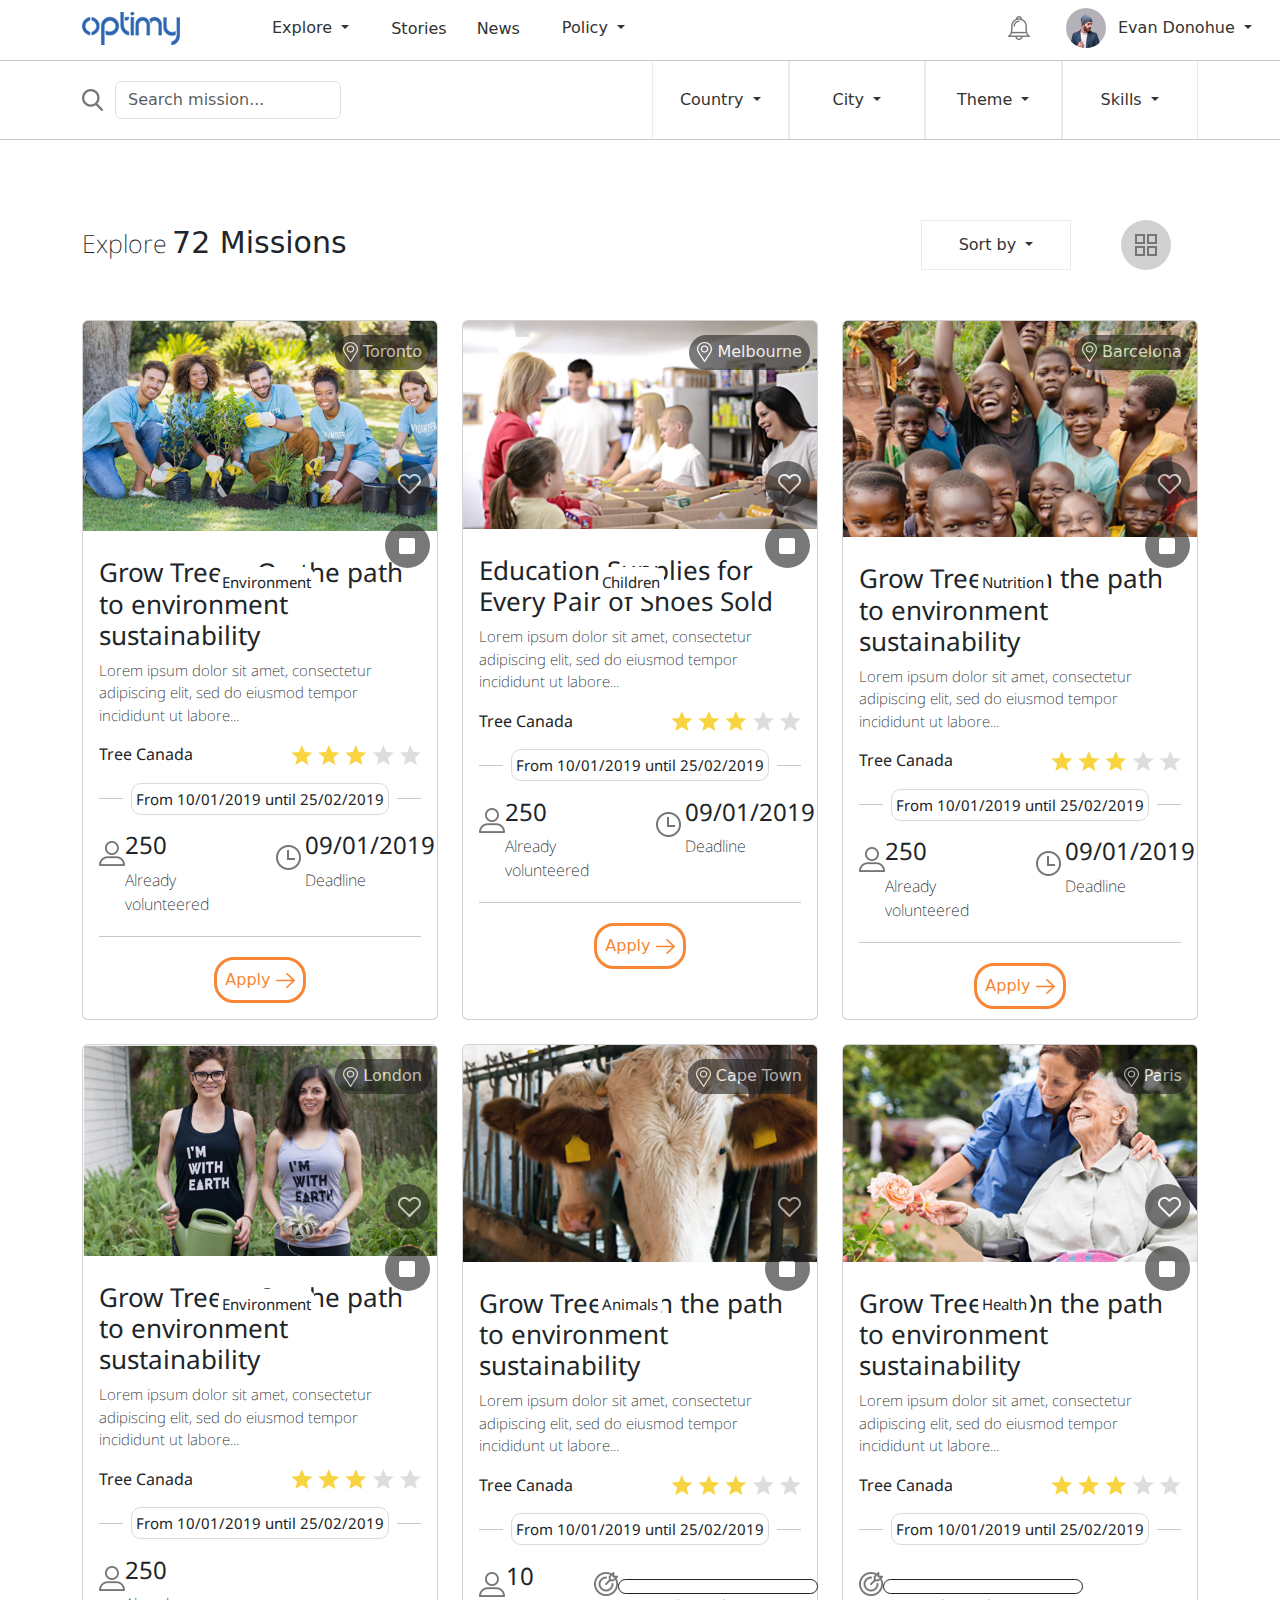
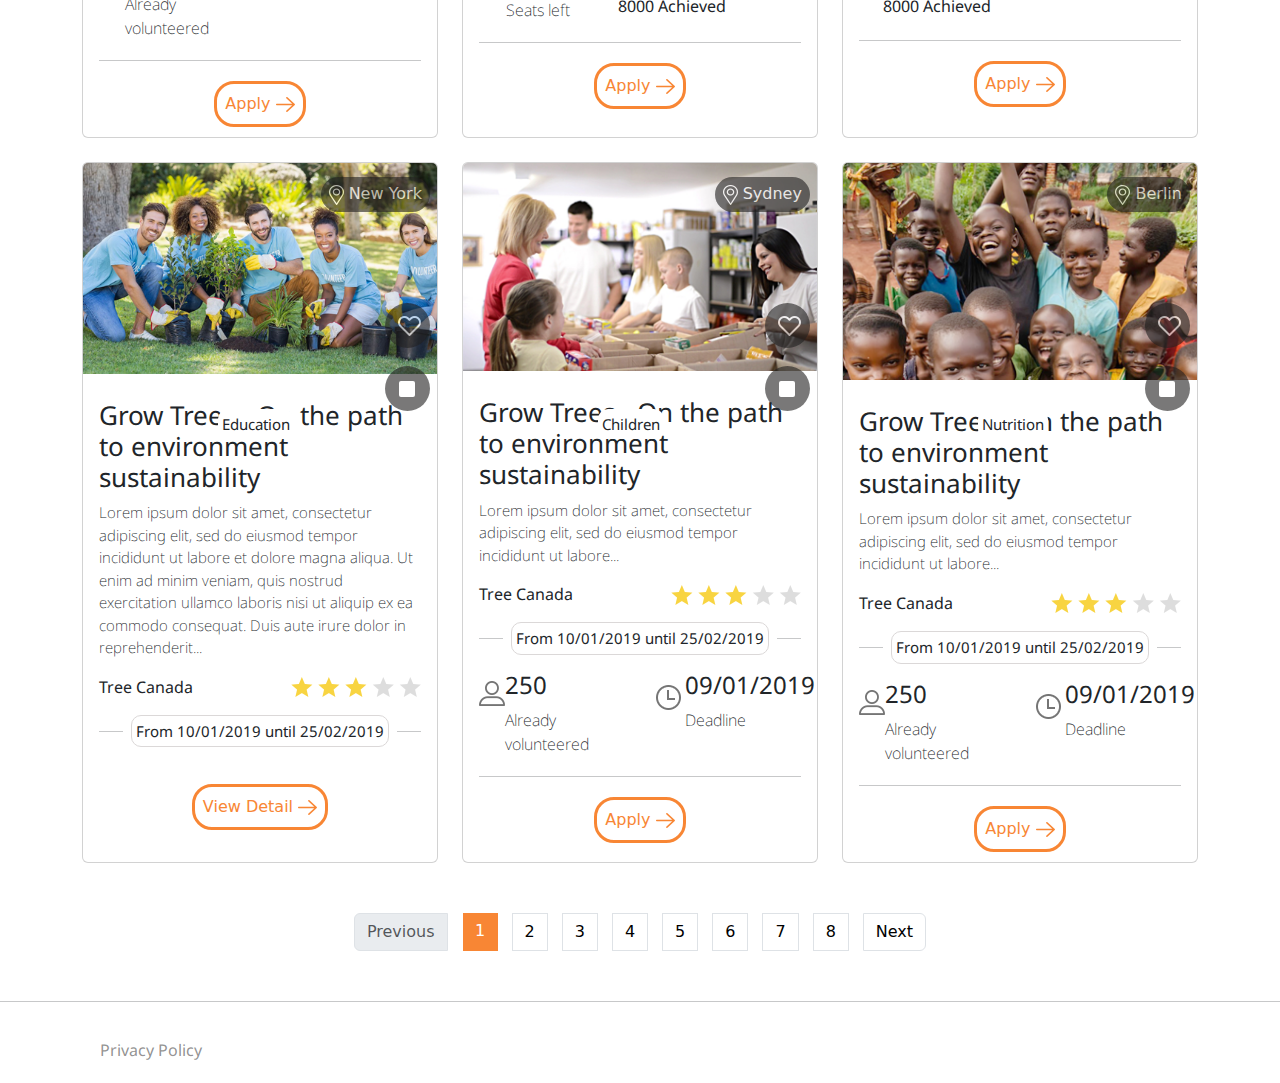
==== HTML/CI Platform/landingPage.html @ 9aefebda "minor Changes" ====
<!DOCTYPE html>
<html lang="en">

<head>
    <meta charset="UTF-8" />
    <meta name="viewport" content="width=device-width, initial-scale=1.0" />
    <link rel="stylesheet" href="css/bootstrap.min.css" class="rel" />
    <link rel="stylesheet" href="css/home.css">

    <link rel="preconnect" href="https://fonts.googleapis.com">
    <link rel="preconnect" href="https://fonts.gstatic.com" crossorigin>
    <link href="https://fonts.googleapis.com/css2?family=Noto+Sans:wght@200;400&display=swap" rel="stylesheet">

    <link rel="stylesheet" href="https://cdnjs.cloudflare.com/ajax/libs/font-awesome/6.3.0/css/all.min.css"
        integrity="sha512-SzlrxWUlpfuzQ+pcUCosxcglQRNAq/DZjVsC0lE40xsADsfeQoEypE+enwcOiGjk/bSuGGKHEyjSoQ1zVisanQ=="
        crossorigin="anonymous" referrerpolicy="no-referrer" />

    <title>Home</title>
</head>

<body>

    <div class="container">
        <div class="row">

            <div class="col-6 d-flex align-items-center firstHeader">

                <img src="images/logo.png" alt="">
                <div class="dropdown">
                    <button class="btn btn-secondary dropdown-toggle btnCustom" type="button" data-bs-toggle="dropdown"
                        aria-expanded="false">
                        Explore
                    </button>
                    <ul class="dropdown-menu">
                        <li><a class="dropdown-item" href="#">Explore item 1</a></li>
                        <li><a class="dropdown-item" href="#">Explore item 2</a></li>
                    </ul>
                </div>
                <a href="#">Stories</a>
                <a href="#">News</a>
                <div class="dropdown">
                    <button class="btn btn-secondary dropdown-toggle btnCustom" type="button" data-bs-toggle="dropdown"
                        aria-expanded="false">
                        Policy
                    </button>
                    <ul class="dropdown-menu">
                        <li><a class="dropdown-item" href="#">Privacy Policy</a></li>
                        <li><a class="dropdown-item" href="#">Something else here</a></li>
                    </ul>
                </div>

            </div>

            <div class="col-6 py-2">
                <div class="d-flex align-items-center float-right userContent">

                    <button id="notification"><img src="images/bell.png" alt=""></button>
                    <div><img src="images/user-img.png" alt="" class="imgIcon"></div>
                    <div class="dropdown">
                        <button class="btn btn-secondary dropdown-toggle btnCustom" type="button"
                            data-bs-toggle="dropdown" aria-expanded="false">
                            Evan Donohue
                        </button>
                        <ul class="dropdown-menu">
                            <li><a class="dropdown-item" href="#">My Profile</a></li>
                            <li><a class="dropdown-item" href="#">Logout</a></li>
                        </ul>
                    </div>
                </div>
            </div>
        </div>
    </div>

    <hr class="line mt-1 mb-0">

    <div class="container navContainer">
        <div class="row">

            <div class="col-6 d-flex align-items-center">

                <img src="images/search.png" alt="Search" class="searchIcon">

                <nav class="navbar">
                    <div class="container-fluid">
                        <form class="d-flex" role="search">
                            <input class="form-control me-2" type="search" placeholder="Search mission..."
                                aria-label="Search">
                        </form>
                    </div>
                </nav>

            </div>

            <div class="col-6 d-flex align-items-center">

                <div class="dropdown col-3 filterNav">
                    <button class="btn btn-secondary dropdown-toggle btnCustom" type="button" data-bs-toggle="dropdown"
                        aria-expanded="false">
                        Country
                    </button>
                    <ul class="dropdown-menu">
                        <li><a class="dropdown-item" href="#">Canada</a></li>
                        <li><a class="dropdown-item" href="#">India</a></li>
                        <li><a class="dropdown-item" href="#">United States of America</a></li>
                    </ul>
                </div>

                <div class="dropdown col-3 filterNav">
                    <button class="btn btn-secondary dropdown-toggle btnCustom" type="button" data-bs-toggle="dropdown"
                        aria-expanded="false">
                        City
                    </button>
                    <ul class="dropdown-menu">
                        <li><a class="dropdown-item" href="#">Ahmedabad</a></li>
                        <li><a class="dropdown-item" href="#">Rajkot</a></li>
                        <li><a class="dropdown-item" href="#">Surat</a></li>
                    </ul>
                </div>

                <div class="dropdown col-3 filterNav">
                    <button class="btn btn-secondary dropdown-toggle btnCustom" type="button" data-bs-toggle="dropdown"
                        aria-expanded="false">
                        Theme
                    </button>
                    <ul class="dropdown-menu">
                        <li><a class="dropdown-item" href="#"></a></li>
                    </ul>
                </div>

                <div class="dropdown col-3 filterNav">
                    <button class="btn btn-secondary dropdown-toggle btnCustom" type="button" data-bs-toggle="dropdown"
                        aria-expanded="false">
                        Skills
                    </button>
                    <ul class="dropdown-menu">
                        <li><a class="dropdown-item" href="#"></a></li>
                    </ul>
                </div>

            </div>

        </div>
    </div>

    <hr class="line mt-0">

    <div class="container mainContaint">

        <div class="mainHeading">
            <span id="lightHeading">Explore</span>
            <span id="missionCount">72 Missions</span>
        </div>

        <div class="sortview">

            <div class="dropdown col-3 sortBy">
                <button class="btn btn-secondary dropdown-toggle btnCustom" type="button" data-bs-toggle="dropdown"
                    aria-expanded="false">
                    Sort by
                </button>
                <ul class="dropdown-menu">
                    <li><a class="dropdown-item" href="#">Country</a></li>
                    <li><a class="dropdown-item" href="#">City</a></li>
                    <li><a class="dropdown-item" href="#">Theme</a></li>
                    <li><a class="dropdown-item" href="#">Skill</a></li>
                </ul>
            </div>

            <div class="view">
                <div class="gridIcon"><img src="images/grid.png" alt=""></div>
                <div>
                    <button class="listIcon"><a href="listView.html"><i class="fa fa-bars"></i></a></button>
                </div>
            </div>

        </div>

    </div>

    <div class="container missionCard">
        <div class="row row-cols-1 row-cols-md-3 g-4">

            <!-- --------------------First Card ------------------------->
            <div class="col">
                <div class="card h-100">
                    <img src="images/Grow-Trees-On-the-path-to-environment-sustainability-2.png" class="card-img-top"
                        alt="...">
                    <div class="d-flex align-items-center theme-detail">
                        <hr class="flex-grow-1" />
                        <div class="theme-name">Environment</div>
                        <hr class="flex-grow-1" />
                    </div>
                    <span id="location">
                        <img src="images/pin.png" alt="#"> Toronto
                    </span>
                    <button id="likeBtn" class="btn" type="button">
                        <img src="images/heart.png" alt="#">
                    </button>
                    <button id="saveBtn" class="btn" type="button">
                        <svg xmlns="http://www.w3.org/2000/svg" width="16" height="16" fill="white"
                            class="bi bi-square-fill" viewBox="0 0 16 16">
                            <path d="M0 2a2 2 0 0 1 2-2h12a2 2 0 0 1 2 2v12a2 2 0 0 1-2 2H2a2 2 0 0 1-2-2V2z" />
                        </svg>
                    </button>
                    <div class="card-body">
                        <h5 class="card-title">Grow Trees - On the path to environment sustainability</h5>
                        <p class="card-text">Lorem ipsum dolor sit amet, consectetur adipiscing elit, sed do eiusmod
                            tempor incididunt ut labore...</p>
                        <div class="organizor-detail">
                            <span id="organizer">Tree Canada</span>
                            <div id="rating">
                                <img src="images/selected-star.png" alt="#">
                                <img src="images/selected-star.png" alt="#">
                                <img src="images/selected-star.png" alt="#">
                                <img src="images/star.png" alt="#">
                                <img src="images/star.png" alt="#">
                            </div>
                        </div>

                        <div class="py-3 d-flex align-items-center">
                            <hr class="flex-grow-1" />
                            <div class="duration">From 10/01/2019 until 25/02/2019</div>
                            <hr class="flex-grow-1" />
                        </div>

                        <div class="row">
                            <div class="col-6 numaricDetail">
                                <div>
                                    <img src="images/Already-volunteered.png" alt="#">
                                </div>
                                <div id="numbers">
                                    <h4>250</h4>
                                    <p>Already volunteered</p>
                                </div>
                            </div>
                            <div class="col-6 numaricDetail">
                                <div>
                                    <img src="images/deadline.png" alt="#">
                                </div>
                                <div id="numbers">
                                    <h4>09/01/2019</h4>
                                    <p>Deadline</p>
                                </div>
                            </div>
                        </div>
                        <hr class="line mt-1 mb-0">
                        <div id="applyBtn">
                            <button class="btnCustom" type="button">Apply
                                <img src="images/right-arrow.png" alt="">
                            </button>
                        </div>
                    </div>
                </div>
            </div>

            <!-- --------------------Second Card -------------------------->
            <div class="col">
                <div class="card h-100">
                    <img src="images/Education-Supplies-for-Every--Pair-of-Shoes-Sold-2.png" class="card-img-top"
                        alt="...">
                    <div class="d-flex align-items-center theme-detail">
                        <hr class="flex-grow-1" />
                        <div class="theme-name">Children</div>
                        <hr class="flex-grow-1" />
                    </div>
                    <span id="location">
                        <img src="images/pin.png" alt="#"> Melbourne
                    </span>
                    <button id="likeBtn" class="btn" type="button">
                        <img src="images/heart.png" alt="#">
                    </button>
                    <button id="saveBtn" class="btn" type="button">
                        <svg xmlns="http://www.w3.org/2000/svg" width="16" height="16" fill="white"
                            class="bi bi-square-fill" viewBox="0 0 16 16">
                            <path d="M0 2a2 2 0 0 1 2-2h12a2 2 0 0 1 2 2v12a2 2 0 0 1-2 2H2a2 2 0 0 1-2-2V2z" />
                        </svg>
                    </button>
                    <div class="card-body">
                        <h5 class="card-title">Education Supplies for Every Pair of Shoes Sold</h5>
                        <p class="card-text">Lorem ipsum dolor sit amet, consectetur adipiscing elit, sed do eiusmod
                            tempor incididunt ut labore...</p>
                        <div class="organizor-detail">
                            <span id="organizer">Tree Canada</span>
                            <div id="rating">
                                <img src="images/selected-star.png" alt="#">
                                <img src="images/selected-star.png" alt="#">
                                <img src="images/selected-star.png" alt="#">
                                <img src="images/star.png" alt="#">
                                <img src="images/star.png" alt="#">
                            </div>
                        </div>

                        <div class="py-3 d-flex align-items-center">
                            <hr class="flex-grow-1" />
                            <div class="duration">From 10/01/2019 until 25/02/2019</div>
                            <hr class="flex-grow-1" />
                        </div>

                        <div class="row">
                            <div class="col-6 numaricDetail">
                                <div>
                                    <img src="images/Already-volunteered.png" alt="#">
                                </div>
                                <div id="numbers">
                                    <h4>250</h4>
                                    <p>Already volunteered</p>
                                </div>
                            </div>
                            <div class="col-6 numaricDetail">
                                <div>
                                    <img src="images/deadline.png" alt="#">
                                </div>
                                <div id="numbers">
                                    <h4>09/01/2019</h4>
                                    <p>Deadline</p>
                                </div>
                            </div>
                        </div>
                        <hr class="line mt-1 mb-0">
                        <div id="applyBtn">
                            <button class="btnCustom" type="button">Apply
                                <img src="images/right-arrow.png" alt="">
                            </button>
                        </div>
                    </div>
                </div>
            </div>

            <!-- --------------------Third Card ------------------------->
            <div class="col">
                <div class="card h-100">
                    <img src="images/Nourish-the-Children-in--African-country-1.png" class="card-img-top" alt="...">
                    <div class="d-flex align-items-center theme-detail">
                        <hr class="flex-grow-1" />
                        <div class="theme-name">Nutrition</div>
                        <hr class="flex-grow-1" />
                    </div>
                    <span id="location">
                        <img src="images/pin.png" alt="#"> Barcelona
                    </span>
                    <button id="likeBtn" class="btn" type="button">
                        <img src="images/heart.png" alt="#">
                    </button>
                    <button id="saveBtn" class="btn" type="button">
                        <svg xmlns="http://www.w3.org/2000/svg" width="16" height="16" fill="white"
                            class="bi bi-square-fill" viewBox="0 0 16 16">
                            <path d="M0 2a2 2 0 0 1 2-2h12a2 2 0 0 1 2 2v12a2 2 0 0 1-2 2H2a2 2 0 0 1-2-2V2z" />
                        </svg>
                    </button>
                    <div class="card-body">
                        <h5 class="card-title">Grow Trees - On the path to environment sustainability</h5>
                        <p class="card-text">Lorem ipsum dolor sit amet, consectetur adipiscing elit, sed do eiusmod
                            tempor incididunt ut labore...</p>
                        <div class="organizor-detail">
                            <span id="organizer">Tree Canada</span>
                            <div id="rating">
                                <img src="images/selected-star.png" alt="#">
                                <img src="images/selected-star.png" alt="#">
                                <img src="images/selected-star.png" alt="#">
                                <img src="images/star.png" alt="#">
                                <img src="images/star.png" alt="#">
                            </div>
                        </div>

                        <div class="py-3 d-flex align-items-center">
                            <hr class="flex-grow-1" />
                            <div class="duration">From 10/01/2019 until 25/02/2019</div>
                            <hr class="flex-grow-1" />
                        </div>

                        <div class="row">
                            <div class="col-6 numaricDetail">
                                <div>
                                    <img src="images/Already-volunteered.png" alt="#">
                                </div>
                                <div id="numbers">
                                    <h4>250</h4>
                                    <p>Already volunteered</p>
                                </div>
                            </div>
                            <div class="col-6 numaricDetail">
                                <div>
                                    <img src="images/deadline.png" alt="#">
                                </div>
                                <div id="numbers">
                                    <h4>09/01/2019</h4>
                                    <p>Deadline</p>
                                </div>
                            </div>
                        </div>
                        <hr class="line mt-1 mb-0">
                        <div id="applyBtn">
                            <button class="btnCustom" type="button">Apply
                                <img src="images/right-arrow.png" alt="">
                            </button>
                        </div>
                    </div>
                </div>
            </div>

            <!-- --------------------Fourth Card ------------------------->
            <div class="col">
                <div class="card h-100">
                    <img src="images/CSR-initiative-stands-for-Coffee--and-Farmer-Equity-3.png" class="card-img-top"
                        alt="...">
                    <div class="d-flex align-items-center theme-detail">
                        <hr class="flex-grow-1" />
                        <div class="theme-name">Environment</div>
                        <hr class="flex-grow-1" />
                    </div>
                    <span id="location">
                        <img src="images/pin.png" alt="#"> London
                    </span>
                    <button id="likeBtn" class="btn" type="button">
                        <img src="images/heart.png" alt="#">
                    </button>
                    <button id="saveBtn" class="btn" type="button">
                        <svg xmlns="http://www.w3.org/2000/svg" width="16" height="16" fill="white"
                            class="bi bi-square-fill" viewBox="0 0 16 16">
                            <path d="M0 2a2 2 0 0 1 2-2h12a2 2 0 0 1 2 2v12a2 2 0 0 1-2 2H2a2 2 0 0 1-2-2V2z" />
                        </svg>
                    </button>
                    <div class="card-body">
                        <h5 class="card-title">Grow Trees - On the path to environment sustainability</h5>
                        <p class="card-text">Lorem ipsum dolor sit amet, consectetur adipiscing elit, sed do eiusmod
                            tempor incididunt ut labore...</p>
                        <div class="organizor-detail">
                            <span id="organizer">Tree Canada</span>
                            <div id="rating">
                                <img src="images/selected-star.png" alt="#">
                                <img src="images/selected-star.png" alt="#">
                                <img src="images/selected-star.png" alt="#">
                                <img src="images/star.png" alt="#">
                                <img src="images/star.png" alt="#">
                            </div>
                        </div>

                        <div class="py-3 d-flex align-items-center">
                            <hr class="flex-grow-1" />
                            <div class="duration">From 10/01/2019 until 25/02/2019</div>
                            <hr class="flex-grow-1" />
                        </div>

                        <div class="row">
                            <div class="col-6 numaricDetail">
                                <div>
                                    <img src="images/Already-volunteered.png" alt="#">
                                </div>
                                <div id="numbers">
                                    <h4>250</h4>
                                    <p>Already volunteered</p>
                                </div>
                            </div>
                        </div>
                        <hr class="line mt-1 mb-0">
                        <div id="applyBtn">
                            <button class="btnCustom" type="button">Apply
                                <img src="images/right-arrow.png" alt="">
                            </button>
                        </div>
                    </div>
                </div>
            </div>

            <!-- --------------------Fifth Card ------------------------->
            <div class="col">
                <div class="card h-100">
                    <img src="images/Animal-welfare-_-save-birds-campaign-1.png" class="card-img-top" alt="...">
                    <div class="d-flex align-items-center theme-detail">
                        <hr class="flex-grow-1" />
                        <div class="theme-name">Animals</div>
                        <hr class="flex-grow-1" />
                    </div>
                    <span id="location">
                        <img src="images/pin.png" alt="#"> Cape Town
                    </span>
                    <button id="likeBtn" class="btn" type="button">
                        <img src="images/heart.png" alt="#">
                    </button>
                    <button id="saveBtn" class="btn" type="button">
                        <svg xmlns="http://www.w3.org/2000/svg" width="16" height="16" fill="white"
                            class="bi bi-square-fill" viewBox="0 0 16 16">
                            <path d="M0 2a2 2 0 0 1 2-2h12a2 2 0 0 1 2 2v12a2 2 0 0 1-2 2H2a2 2 0 0 1-2-2V2z" />
                        </svg>
                    </button>
                    <div class="card-body">
                        <h5 class="card-title">Grow Trees - On the path to environment sustainability</h5>
                        <p class="card-text">Lorem ipsum dolor sit amet, consectetur adipiscing elit, sed do eiusmod
                            tempor incididunt ut labore...</p>
                        <div class="organizor-detail">
                            <span id="organizer">Tree Canada</span>
                            <div id="rating">
                                <img src="images/selected-star.png" alt="#">
                                <img src="images/selected-star.png" alt="#">
                                <img src="images/selected-star.png" alt="#">
                                <img src="images/star.png" alt="#">
                                <img src="images/star.png" alt="#">
                            </div>
                        </div>

                        <div class="py-3 d-flex align-items-center">
                            <hr class="flex-grow-1" />
                            <div class="duration">From 10/01/2019 until 25/02/2019</div>
                            <hr class="flex-grow-1" />
                        </div>

                        <div class="row">
                            <div class="col-4 numaricDetail">
                                <div>
                                    <img src="images/Already-volunteered.png" alt="#">
                                </div>
                                <div id="numbers">
                                    <h4>10</h4>
                                    <p>Seats left</p>
                                </div>
                            </div>
                            <div class="col-8 numaricDetail">
                                <div>
                                    <img src="images/achieved.png" alt="#">
                                </div>
                                <div id="progress">
                                    <div class="progress-bar"></div>
                                    <div>
                                        <span>8000 Achieved</span>
                                    </div>
                                </div>
                            </div>
                        </div>
                        <hr class="line mt-1 mb-0">
                        <div id="applyBtn">
                            <button class="btnCustom" type="button">Apply
                                <img src="images/right-arrow.png" alt="">
                            </button>
                        </div>
                    </div>
                </div>
            </div>
            <!-- --------------------Sixth Card ------------------------->
            <div class="col">
                <div class="card h-100">
                    <img src="images/Plantation-and-Afforestation-programme-1.png" class="card-img-top" alt="...">
                    <div class="d-flex align-items-center theme-detail">
                        <hr class="flex-grow-1" />
                        <div class="theme-name">Health</div>
                        <hr class="flex-grow-1" />
                    </div>
                    <span id="location">
                        <img src="images/pin.png" alt="#"> Paris
                    </span>
                    <button id="likeBtn" class="btn" type="button">
                        <img src="images/heart.png" alt="#">
                    </button>
                    <button id="saveBtn" class="btn" type="button">
                        <svg xmlns="http://www.w3.org/2000/svg" width="16" height="16" fill="white"
                            class="bi bi-square-fill" viewBox="0 0 16 16">
                            <path d="M0 2a2 2 0 0 1 2-2h12a2 2 0 0 1 2 2v12a2 2 0 0 1-2 2H2a2 2 0 0 1-2-2V2z" />
                        </svg>
                    </button>
                    <div class="card-body">
                        <h5 class="card-title">Grow Trees - On the path to environment sustainability</h5>
                        <p class="card-text">Lorem ipsum dolor sit amet, consectetur adipiscing elit, sed do eiusmod
                            tempor incididunt ut labore...</p>
                        <div class="organizor-detail">
                            <span id="organizer">Tree Canada</span>
                            <div id="rating">
                                <img src="images/selected-star.png" alt="#">
                                <img src="images/selected-star.png" alt="#">
                                <img src="images/selected-star.png" alt="#">
                                <img src="images/star.png" alt="#">
                                <img src="images/star.png" alt="#">
                            </div>
                        </div>

                        <div class="py-3 d-flex align-items-center">
                            <hr class="flex-grow-1" />
                            <div class="duration">From 10/01/2019 until 25/02/2019</div>
                            <hr class="flex-grow-1" />
                        </div>

                        <div class="row">
                            <div class="col-8 numaricDetail">
                                <div>
                                    <img src="images/achieved.png" alt="#">
                                </div>
                                <div id="progress">
                                    <div class="progress-bar"></div>
                                    <div>
                                        <span>8000 Achieved</span>
                                    </div>
                                </div>
                            </div>
                        </div>
                        <hr class="line mt-1 mb-0">
                        <div id="applyBtn">
                            <button class="btnCustom" type="button">Apply
                                <img src="images/right-arrow.png" alt="">
                            </button>
                        </div>
                    </div>
                </div>
            </div>

            <!-- --------------------Seventh Card ------------------------->
            <div class="col">
                <div class="card h-100">
                    <img src="images/Grow-Trees-On-the-path-to-environment-sustainability-2.png" class="card-img-top"
                        alt="...">
                    <div class="d-flex align-items-center theme-detail">
                        <hr class="flex-grow-1" />
                        <div class="theme-name">Education</div>
                        <hr class="flex-grow-1" />
                    </div>
                    <span id="location">
                        <img src="images/pin.png" alt="#"> New York
                    </span>
                    <button id="likeBtn" class="btn" type="button">
                        <img src="images/heart.png" alt="#">
                    </button>
                    <button id="saveBtn" class="btn" type="button">
                        <svg xmlns="http://www.w3.org/2000/svg" width="16" height="16" fill="white"
                            class="bi bi-square-fill" viewBox="0 0 16 16">
                            <path d="M0 2a2 2 0 0 1 2-2h12a2 2 0 0 1 2 2v12a2 2 0 0 1-2 2H2a2 2 0 0 1-2-2V2z" />
                        </svg>
                    </button>
                    <div class="card-body">
                        <h5 class="card-title">Grow Trees - On the path to environment sustainability</h5>
                        <p class="card-text">Lorem ipsum dolor sit amet, consectetur adipiscing elit, sed do eiusmod
                            tempor incididunt ut labore et dolore magna aliqua. Ut enim ad minim veniam, quis nostrud
                            exercitation ullamco laboris nisi ut aliquip ex ea commodo consequat. Duis aute irure dolor
                            in reprehenderit...</p>
                        <div class="organizor-detail">
                            <span id="organizer">Tree Canada</span>
                            <div id="rating">
                                <img src="images/selected-star.png" alt="#">
                                <img src="images/selected-star.png" alt="#">
                                <img src="images/selected-star.png" alt="#">
                                <img src="images/star.png" alt="#">
                                <img src="images/star.png" alt="#">
                            </div>
                        </div>

                        <div class="py-3 d-flex align-items-center">
                            <hr class="flex-grow-1" />
                            <div class="duration">From 10/01/2019 until 25/02/2019</div>
                            <hr class="flex-grow-1" />
                        </div>

                        <div id="applyBtn">
                            <button class="btnCustom" type="button"> View Detail
                                <img src="images/right-arrow.png" alt="">
                            </button>
                        </div>
                    </div>
                </div>
            </div>

            <!-- --------------------Eighth Card ------------------------->
            <div class="col">
                <div class="card h-100">
                    <img src="images/Education-Supplies-for-Every--Pair-of-Shoes-Sold-2.png" class="card-img-top"
                        alt="...">
                    <div class="d-flex align-items-center theme-detail">
                        <hr class="flex-grow-1" />
                        <div class="theme-name">Children</div>
                        <hr class="flex-grow-1" />
                    </div>
                    <span id="location">
                        <img src="images/pin.png" alt="#"> Sydney
                    </span>
                    <button id="likeBtn" class="btn" type="button">
                        <img src="images/heart.png" alt="#">
                    </button>
                    <button id="saveBtn" class="btn" type="button">
                        <svg xmlns="http://www.w3.org/2000/svg" width="16" height="16" fill="white"
                            class="bi bi-square-fill" viewBox="0 0 16 16">
                            <path d="M0 2a2 2 0 0 1 2-2h12a2 2 0 0 1 2 2v12a2 2 0 0 1-2 2H2a2 2 0 0 1-2-2V2z" />
                        </svg>
                    </button>
                    <div class="card-body">
                        <h5 class="card-title">Grow Trees - On the path to environment sustainability</h5>
                        <p class="card-text">Lorem ipsum dolor sit amet, consectetur adipiscing elit, sed do eiusmod
                            tempor incididunt ut labore...</p>
                        <div class="organizor-detail">
                            <span id="organizer">Tree Canada</span>
                            <div id="rating">
                                <img src="images/selected-star.png" alt="#">
                                <img src="images/selected-star.png" alt="#">
                                <img src="images/selected-star.png" alt="#">
                                <img src="images/star.png" alt="#">
                                <img src="images/star.png" alt="#">
                            </div>
                        </div>

                        <div class="py-3 d-flex align-items-center">
                            <hr class="flex-grow-1" />
                            <div class="duration">From 10/01/2019 until 25/02/2019</div>
                            <hr class="flex-grow-1" />
                        </div>

                        <div class="row">
                            <div class="col-6 numaricDetail">
                                <div>
                                    <img src="images/Already-volunteered.png" alt="#">
                                </div>
                                <div id="numbers">
                                    <h4>250</h4>
                                    <p>Already volunteered</p>
                                </div>
                            </div>
                            <div class="col-6 numaricDetail">
                                <div>
                                    <img src="images/deadline.png" alt="#">
                                </div>
                                <div id="numbers">
                                    <h4>09/01/2019</h4>
                                    <p>Deadline</p>
                                </div>
                            </div>
                        </div>
                        <hr class="line mt-1 mb-0">
                        <div id="applyBtn">
                            <button class="btnCustom" type="button">Apply
                                <img src="images/right-arrow.png" alt="">
                            </button>
                        </div>
                    </div>
                </div>
            </div>

            <!-- --------------------Ninth Card ------------------------->
            <div class="col">
                <div class="card h-100">
                    <img src="images/Nourish-the-Children-in--African-country-1.png" class="card-img-top" alt="...">
                    <div class="d-flex align-items-center theme-detail">
                        <hr class="flex-grow-1" />
                        <div class="theme-name">Nutrition</div>
                        <hr class="flex-grow-1" />
                    </div>
                    <span id="location">
                        <img src="images/pin.png" alt="#"> Berlin
                    </span>
                    <button id="likeBtn" class="btn" type="button">
                        <img src="images/heart.png" alt="#">
                    </button>
                    <button id="saveBtn" class="btn" type="button">
                        <svg xmlns="http://www.w3.org/2000/svg" width="16" height="16" fill="white"
                            class="bi bi-square-fill" viewBox="0 0 16 16">
                            <path d="M0 2a2 2 0 0 1 2-2h12a2 2 0 0 1 2 2v12a2 2 0 0 1-2 2H2a2 2 0 0 1-2-2V2z" />
                        </svg>
                    </button>
                    <div class="card-body">
                        <h5 class="card-title">Grow Trees - On the path to environment sustainability</h5>
                        <p class="card-text">Lorem ipsum dolor sit amet, consectetur adipiscing elit, sed do eiusmod
                            tempor incididunt ut labore...</p>
                        <div class="organizor-detail">
                            <span id="organizer">Tree Canada</span>
                            <div id="rating">
                                <img src="images/selected-star.png" alt="#">
                                <img src="images/selected-star.png" alt="#">
                                <img src="images/selected-star.png" alt="#">
                                <img src="images/star.png" alt="#">
                                <img src="images/star.png" alt="#">
                            </div>
                        </div>

                        <div class="py-3 d-flex align-items-center">
                            <hr class="flex-grow-1" />
                            <div class="duration">From 10/01/2019 until 25/02/2019</div>
                            <hr class="flex-grow-1" />
                        </div>

                        <div class="row">
                            <div class="col-6 numaricDetail">
                                <div>
                                    <img src="images/Already-volunteered.png" alt="#">
                                </div>
                                <div id="numbers">
                                    <h4>250</h4>
                                    <p>Already volunteered</p>
                                </div>
                            </div>
                            <div class="col-6 numaricDetail">
                                <div>
                                    <img src="images/deadline.png" alt="#">
                                </div>
                                <div id="numbers">
                                    <h4>09/01/2019</h4>
                                    <p>Deadline</p>
                                </div>
                            </div>
                        </div>
                        <hr class="line mt-1 mb-0">
                        <div id="applyBtn">
                            <button class="btnCustom" type="button">Apply
                                <img src="images/right-arrow.png" alt="">
                            </button>
                        </div>
                    </div>
                </div>
            </div>
        </div>
    </div>

    <!-- ------------------------------  Pagination  ----------------------------- -->
    <div class="container pages">
        <nav aria-label="...">
            <ul class="pagination">
                <li class="page-item disabled"><span class="page-link">Previous</span></li>
                <li class="active-page" aria-current="page"><a class="text-white" href="#">1</a></li>
                <li class="page-item"><a class="page-link" href="#">2</a></li>
                <li class="page-item"><a class="page-link" href="#">3</a></li>
                <li class="page-item"><a class="page-link" href="#">4</a></li>
                <li class="page-item"><a class="page-link" href="#">5</a></li>
                <li class="page-item"><a class="page-link" href="#">6</a></li>
                <li class="page-item"><a class="page-link" href="#">7</a></li>
                <li class="page-item"><a class="page-link" href="#">8</a></li>
                <li class="page-item"><a class="page-link" href="#">Next</a></li>
            </ul>
        </nav>
    </div>


    <hr class="line bottomLine">
    <footer>
        <div class="container footer">
            <div id="leftLinks">
                <a href="#">Privacy Policy</a>
            </div>
        </div>
    </footer>

</body>
<script src="js/bootstrap.bundle.min.js"></script>

</html>
---- HTML/CI Platform/css/home.css ----
a{
    text-decoration: none;
}

.firstHeader{
    gap: 30px;
}

.firstHeader img{
    margin-right: 50px;
}

.firstHeader a{
    height: 22px;
    font-size: 16px;
    color: #333333;
    opacity: 1;
}

.btnCustom{
    font-size: 16px;
    color: #333333;
    background-color: #fff;
    border: none;
    opacity: 1;
}

.btn:hover{
    color: #333333;
    background-color: #fff;
}

.userContent{
    margin-left: 350px;
}

.userContent #notification{
    width: 40px;
    height: 40px;
    border-radius: 50%;
    object-fit: cover;
    background-color: #fff;
    border: #fff;
}

.imgIcon{
    margin-left: 30px;
    width: 40px;
    height: 40px;
    border-radius: 50%;
    object-fit: cover;
}

.filterNav{
    border: 0.5px solid;
    border-color: rgba(51, 51, 51, 0.1);
    border-top: none;
    border-bottom: none;
    height: 78px;
    display: flex;
    align-items: center;
    justify-content: center;
}

.mainContaint{
    margin-top: 80px;
    display: flex;
    justify-content: space-between;
}

.mainHeading #lightHeading{
    font-size: 25px;
    font-family: 'Noto Sans', sans-serif;
    font-weight: 200;
}

.mainHeading #missionCount{
    font-size: 30px;
    font-weight: 400;
}

.sortview{
    display: flex;
    align-items: center;
    gap: 50px;
}

.sortBy{
    display: flex;
    border: 0.5px solid;
    border-color: rgba(51, 51, 51, 0.1);
    height: 50px;
    width: 150px;
    align-items: center;
    justify-content: space-around;
}

.view{
    display: flex;
    align-items: center;
    gap: 15px;
}

.gridIcon{
    background-color: #72717152;
    width: 50px;
    height: 50px;
    border-radius: 50%;
    border: #72717152;
    padding: 10px 5px 5px 10px;
}

.listIcon{
    font-size: 35px;
    border: #fff;
    background-color: #fff;
}

.listIcon a{
    color: #212020;
}

.missionCard{
    margin-top: 50px;
}

.card{
    position: relative;
}

.theme-detail{
    position: absolute;
    top: 35%;
    left: 36%;
}

.theme-name{
    font-size: 15px;
    font-family: 'Noto Sans', sans-serif;
    margin: 0px 8px;
    padding: 4px;
    border-radius: 10px;
    background-color: #fff;
}

.card #location{
    padding: 5px 8px;
    width: fit-content;
    height: 35px;
    background-color: #212020;
    color: #fff;
    opacity: 0.6;
    position: absolute;
    top: 2%;
    right: 2%;
    border-radius: 20px;
    object-fit: cover;
    cursor: pointer;
}

.card #likeBtn{
    width: 45px;
    height: 45px;
    background-color: #212020;
    opacity: 0.6;
    position: absolute;
    top: 20%;
    right: 2%;
    border-radius: 50%;
    object-fit: cover;
}

.card #saveBtn{
    width: 45px;
    height: 45px;
    background-color: #212020;
    opacity: 0.6;
    position: absolute;
    top: 29%;
    right: 2%;
    border-radius: 50%;
    object-fit: cover;
}

.card:hover > img{
    opacity: 0.7;
}

.card:hover{
    box-shadow: 1px 1px 10px -2px rgba(167, 165, 165, 0.852);
}


.card-title{
    margin-top: 10px;
    font-size: 26px;
    font-family: 'Noto Sans', sans-serif;
    font-weight: 400;
}

.card-text{
    font-size: 15px;
    font-family: 'Noto Sans', sans-serif;
    font-weight: 200;
}

.organizor-detail{
    display: flex;
    justify-content: space-between;
}

.organizor-detail #organizer{
    font-size: 16px;
    font-family: 'Noto Sans', sans-serif;
}


.duration{
    font-size: 15px;
    font-family: 'Noto Sans', sans-serif;
    margin: 0px 8px;
    padding: 4px;
    border-radius: 10px;
    border: 1px solid #dbd8d8;
}

.numaricDetail{
    display: flex;
    justify-content: space-between;
}

.numaricDetail img{
    margin-top: 10px;
}

.numaricDetail #numbers h4{
    font-family: 'Noto Sans', sans-serif;
    font-weight: 400;
}

.numaricDetail #numbers p{
    font-family: 'Noto Sans', sans-serif;
    font-weight: 200;
}

#progress{
    margin: 17px 0px;
}

#progress span{
    font-family: 'Noto Sans', sans-serif;
}

.progress-bar{
    width: 200px;
    height: 15px;
    border-radius: 16px;
    border: 1px solid #212020;
    overflow: hidden;
}

.progress-bar::after{
    content: '';
    background: linear-gradient(135deg, #fd3b00, #ee6f48a8);
    width: 0;
    height: 100%;
    border-radius: 16px;
    animation: progress 2s linear forwards;
}
@keyframes progress {
    100%{
        width: 75%;
    }
}

.card-body #applyBtn{
    height: 60px;
    text-align: center;
    padding-top: 20px;
}

.card-body #applyBtn .btnCustom{
    padding: 8px;
    width: auto;
    color: #F88634;
    border: 3px solid #F88634;
    border-radius: 20px;
}

.pages{
    margin-top: 50px;
}

.pages ul{
    justify-content: center;
    gap: 15px;
}

.page-link{
    background-color: #fff;
    color: #000000;
}

.active-page{
    background-color: #F88634;
    width: 35px;
    text-align: center;
    padding: 6px;
}

.bottomLine{
    margin-top: 50px;
}

.footer{
    display: flex;
    justify-content: space-between;
    padding: 20px;
}

.footer #leftLinks a{
    font-family: 'Noto Sans', sans-serif;
    margin: 10px;
    color: #6d6c6cbd;
}
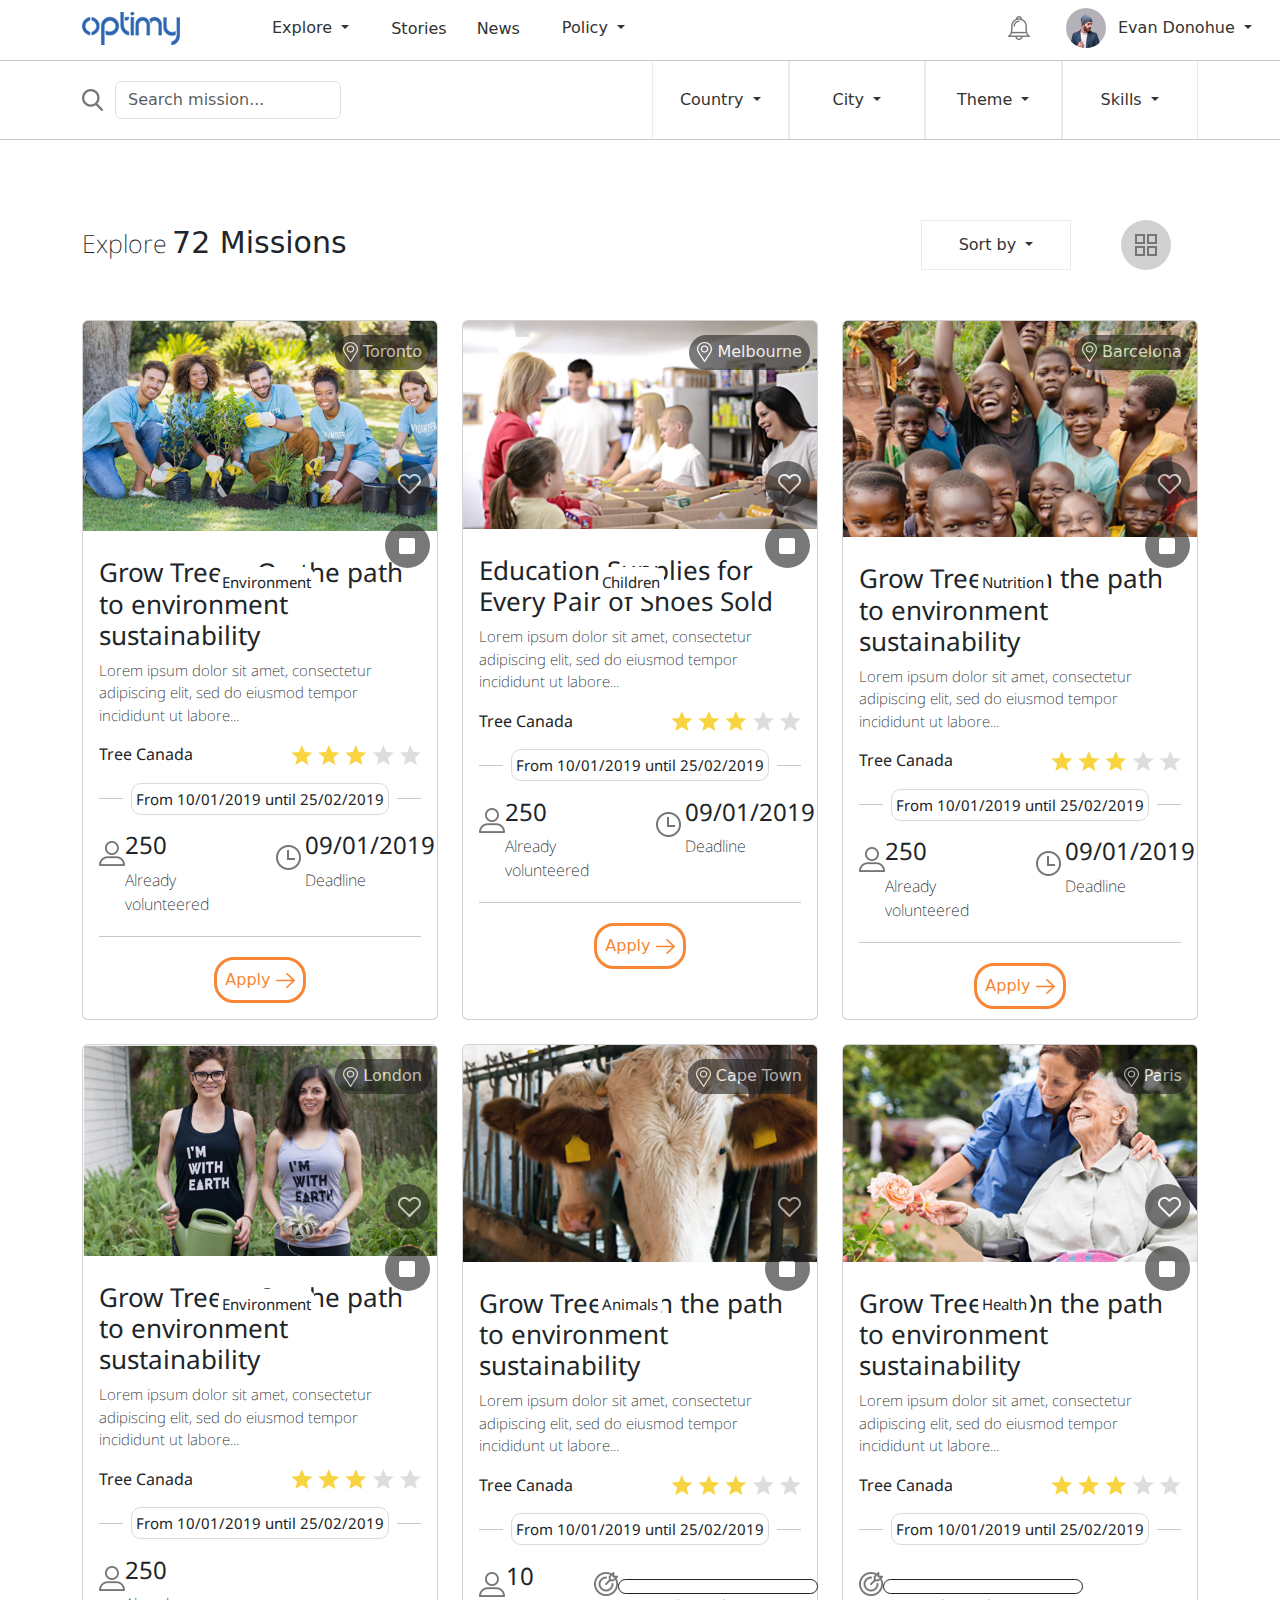
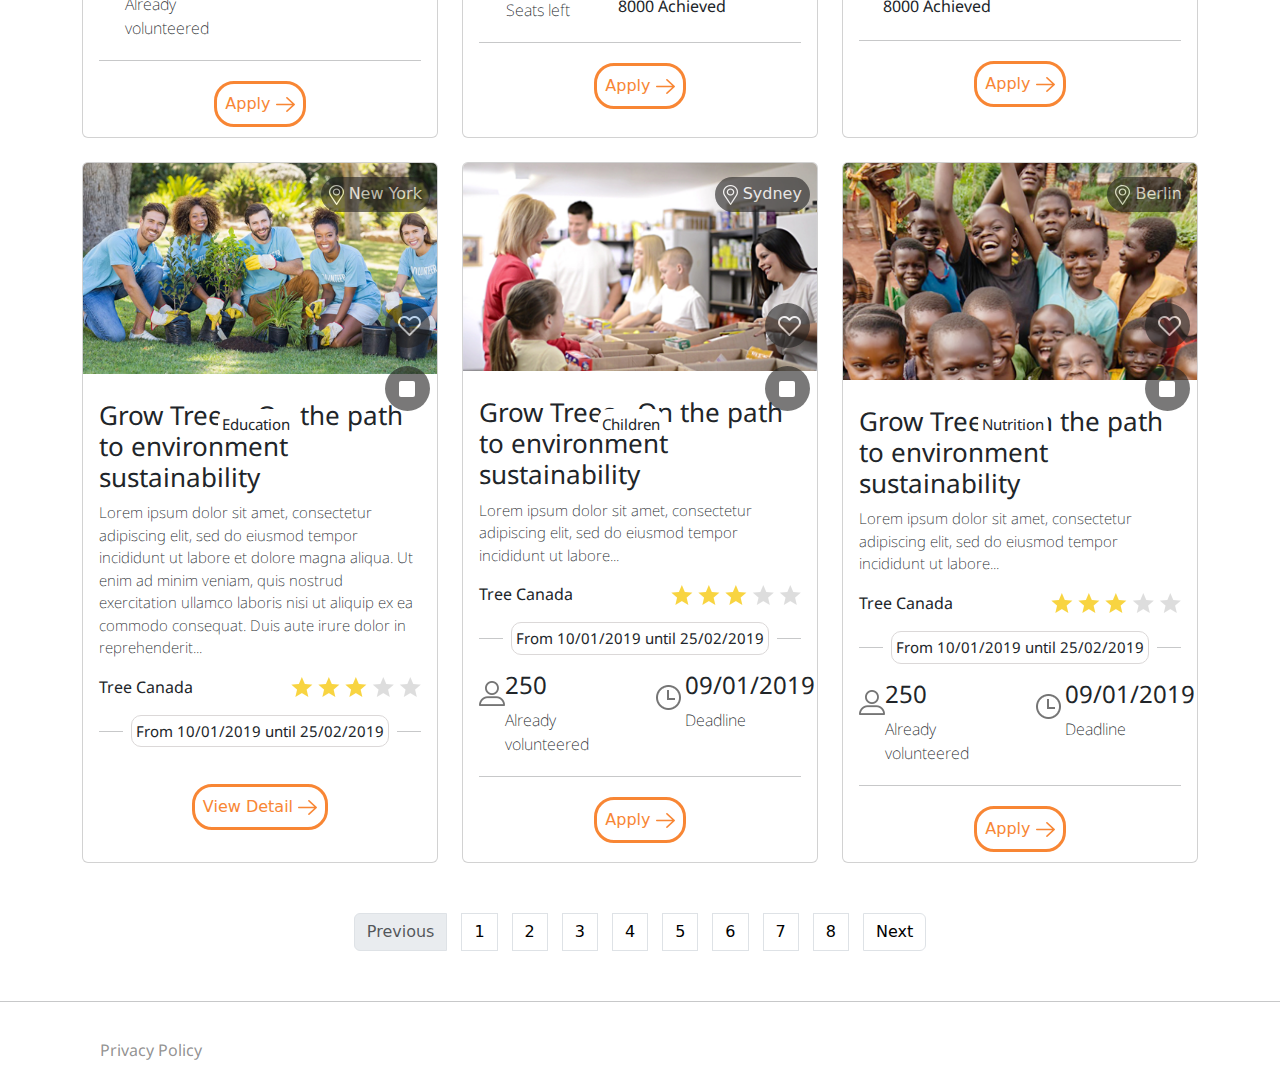
==== commit 48663e91: "comment" ====
--- a/HTML/CI Platform/landingPage.html
+++ b/HTML/CI Platform/landingPage.html
@@ -803,7 +803,7 @@
 
     <!-- ------------------------------  Pagination  ----------------------------- -->
     <div class="container pages">
-        <nav aria-label="...">
+        <!-- <nav aria-label="...">
             <ul class="pagination">
                 <li class="page-item disabled"><span class="page-link">Previous</span></li>
                 <li class="active-page" aria-current="page"><a class="text-white" href="#">1</a></li>
@@ -816,7 +816,25 @@
                 <li class="page-item"><a class="page-link" href="#">8</a></li>
                 <li class="page-item"><a class="page-link" href="#">Next</a></li>
             </ul>
+        </nav> -->
+
+        <nav aria-label="Page navigation example">
+            <ul class="pagination justify-content-center">
+                <li class="page-item disabled">
+                    <a class="page-link" href="#" tabindex="-1" aria-disabled="true">Previous</a>
+                </li>
+                <li class="page-item"><a class="page-link" href="#">1</a></li>
+                <li class="page-item"><a class="page-link" href="#">2</a></li>
+                <li class="page-item"><a class="page-link" href="#">3</a></li>
+                <li class="page-item"><a class="page-link" href="#">4</a></li>
+                <li class="page-item"><a class="page-link" href="#">5</a></li>
+                <li class="page-item"><a class="page-link" href="#">6</a></li>
+                <li class="page-item"><a class="page-link" href="#">7</a></li>
+                <li class="page-item"><a class="page-link" href="#">8</a></li>
+                <li class="page-item"><a class="page-link" href="#">Next</a></li>
+            </ul>
         </nav>
+
     </div>
 
 
--- a/HTML/CI Platform/css/home.css
+++ b/HTML/CI Platform/css/home.css
@@ -1,3 +1,16 @@
+
+html{
+    margin: 0px;
+    padding: 0px;
+}
+
+body{
+    margin: 0px;
+    padding: 0px;
+    height: 100%;
+    width: 100%;
+}
+
 a{
     text-decoration: none;
 }
@@ -322,4 +335,27 @@
     font-family: 'Noto Sans', sans-serif;
     margin: 10px;
     color: #6d6c6cbd;
+}
+
+
+
+@media (min-width: 769px) and (max-width: 1024px) {
+
+    .firstHeader{
+        gap: 25px;
+    }
+    
+    .firstHeader img{
+        margin-right: 30px;
+    }
+    
+    .firstHeader a{
+        height: 20px;
+        font-size: 13px;
+    }
+
+    .userContent{
+        margin-left: 220px;
+    }
+
 }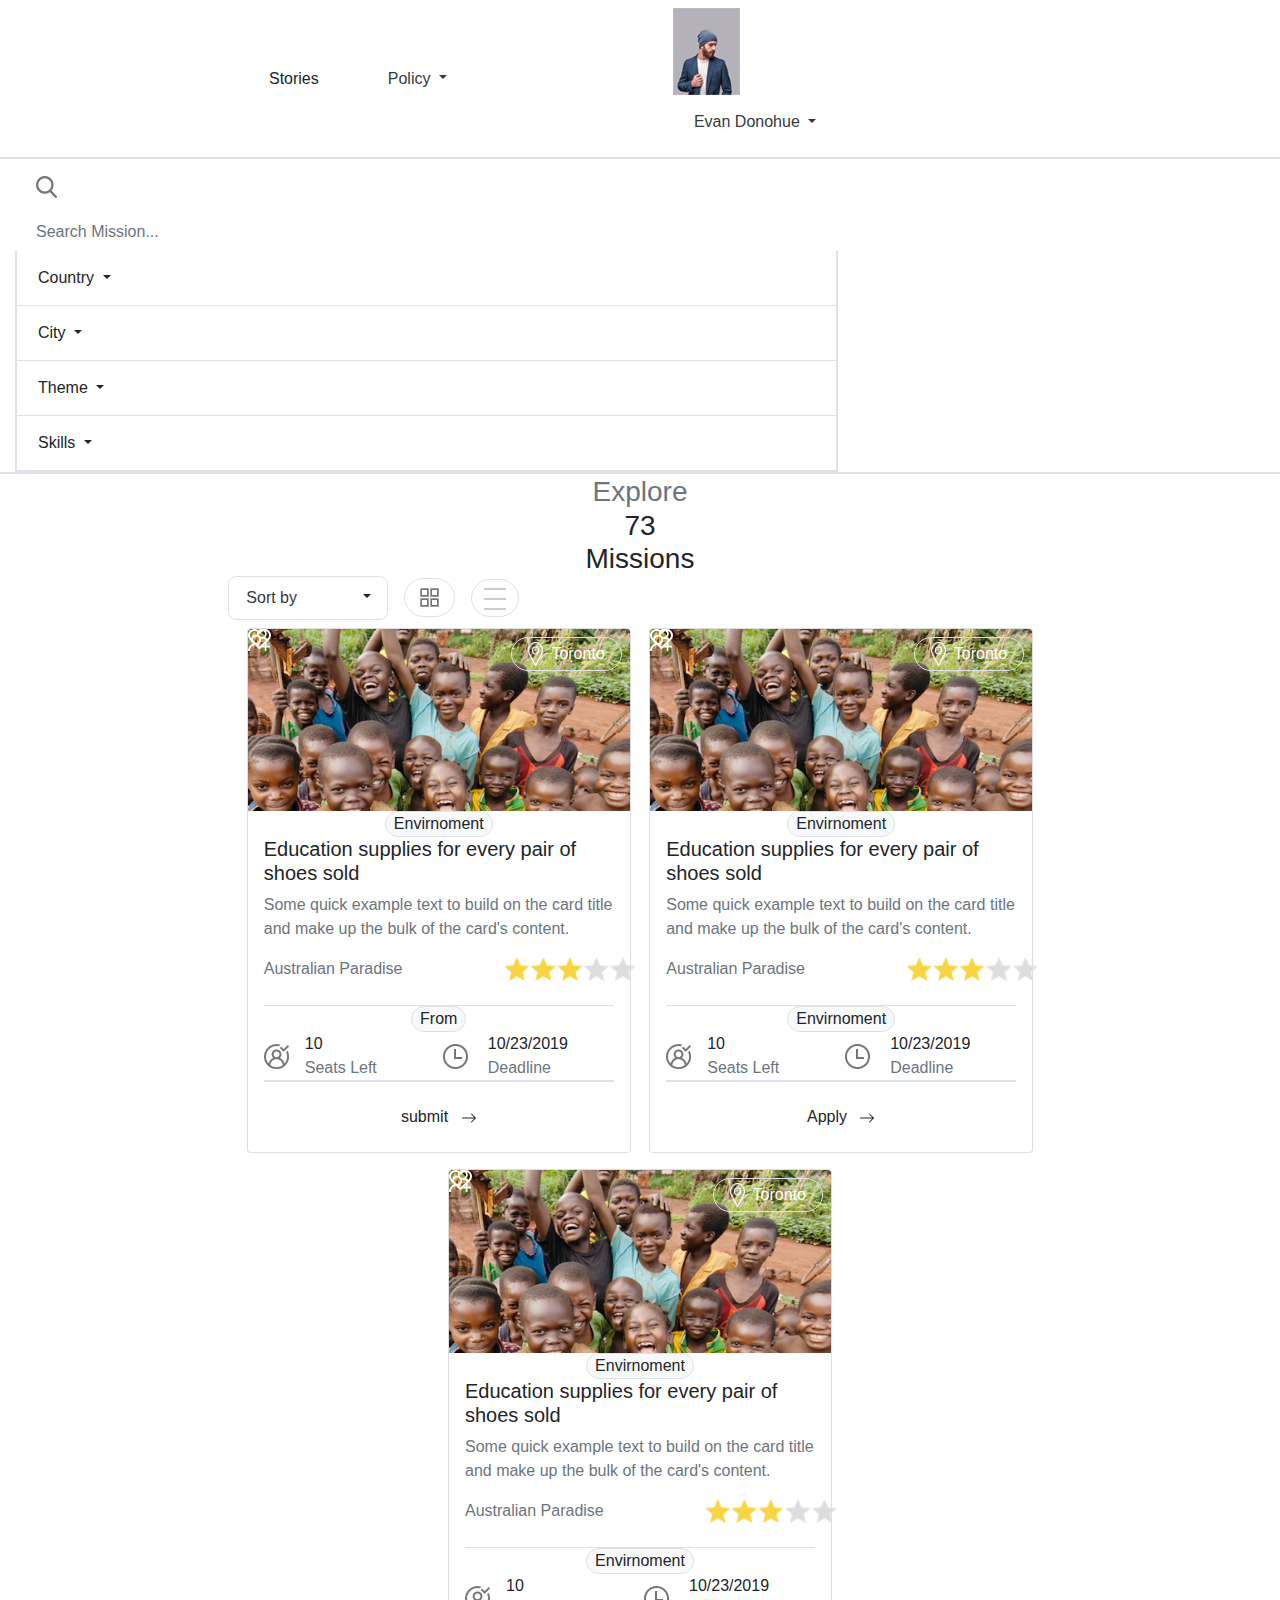
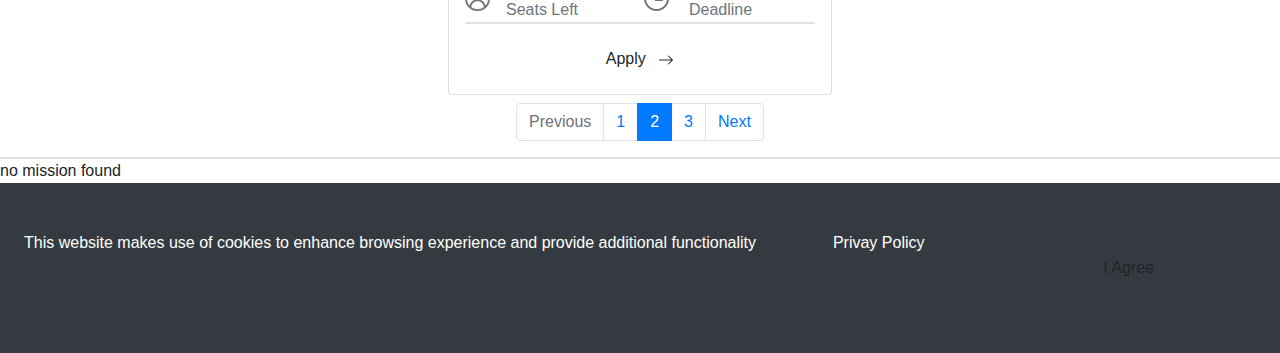
==== commit e092793d: "small changes" ====
--- a/HTML/CI Platform/landingPage.html
+++ b/HTML/CI Platform/landingPage.html
@@ -2,852 +2,827 @@
 <html lang="en">
 
 <head>
-    <meta charset="UTF-8" />
-    <meta name="viewport" content="width=device-width, initial-scale=1.0" />
-    <link rel="stylesheet" href="css/bootstrap.min.css" class="rel" />
-    <link rel="stylesheet" href="css/home.css">
-
-    <link rel="preconnect" href="https://fonts.googleapis.com">
-    <link rel="preconnect" href="https://fonts.gstatic.com" crossorigin>
-    <link href="https://fonts.googleapis.com/css2?family=Noto+Sans:wght@200;400&display=swap" rel="stylesheet">
-
-    <link rel="stylesheet" href="https://cdnjs.cloudflare.com/ajax/libs/font-awesome/6.3.0/css/all.min.css"
-        integrity="sha512-SzlrxWUlpfuzQ+pcUCosxcglQRNAq/DZjVsC0lE40xsADsfeQoEypE+enwcOiGjk/bSuGGKHEyjSoQ1zVisanQ=="
-        crossorigin="anonymous" referrerpolicy="no-referrer" />
+    <meta charset="UTF-8">
+    <meta http-equiv="X-UA-Compatible" content="IE=edge">
+    <meta name="viewport" content="width=device-width, initial-scale=1.0">
+
+    <link rel="stylesheet" href="css/bootstrap.min.css">
+    <link rel="stylesheet" href="css/homestyle.css">
+
+    <link rel="stylesheet" href="https://cdn.jsdelivr.net/npm/bootstrap@4.0.0/dist/css/bootstrap.min.css"
+        integrity="sha384-Gn5384xqQ1aoWXA+058RXPxPg6fy4IWvTNh0E263XmFcJlSAwiGgFAW/dAiS6JXm" crossorigin="anonymous">
 
     <title>Home</title>
+
+    <script>
+        function addItem(value) {
+            var item = document.getElementById("searchFilter").value;
+            document.getElementById("filterapplied").insertAdjacentHTML("beforeend",
+                '<div class="border border-dark-subtle my-2 mx-1 rounded-4 py-1 px-3 d-flex flex-row align-center"><span class="pb-0">' + value + '</span>     <button onclick="this.parentElement.remove()" class="ms-1 btn-close"></button></div>');
+            var item = document.getElementById("searchFilter").value = "";
+        }
+        function deleteItem(value) {
+            console.log(value)
+            const element = document.getElementById(value);
+            element.remove();
+        }
+        
+        function gridlistview(id, view) {
+            if (view == 'grid') {
+                console.log(id, view)
+                document.getElementById('missioncardsgrid').style.display = 'block';
+                document.getElementById('missioncardlist').style.display = 'none';
+            }
+            else {
+                document.getElementById('missioncardsgrid').style.display = 'none';
+                document.getElementById('missioncardlist').style.display = 'block';
+            }
+        }
+    </script>
+
 </head>
 
 <body>
 
-    <div class="container">
-        <div class="row">
-
-            <div class="col-6 d-flex align-items-center firstHeader">
-
-                <img src="images/logo.png" alt="">
-                <div class="dropdown">
-                    <button class="btn btn-secondary dropdown-toggle btnCustom" type="button" data-bs-toggle="dropdown"
-                        aria-expanded="false">
-                        Explore
-                    </button>
-                    <ul class="dropdown-menu">
-                        <li><a class="dropdown-item" href="#">Explore item 1</a></li>
-                        <li><a class="dropdown-item" href="#">Explore item 2</a></li>
+    <!-- -------------------- First Header -------------------- -->
+    <div id="first-header" class="col-xl-8 col-lg-12 navbar navbar-expand-lg">
+
+        <div class="container-fluid col-sm-8">
+
+            <button id="menuicon" class="navbar-toggler" type="button" data-bs-toggle="collapse"
+                data-bs-target="#navbarNav" aria-controls="navbarNav" aria-expanded="false"
+                aria-label="Toggle navigation">
+                <svg width="25" height="25" fill="currentColor" class="bi   bi-list" viewBox="0 0 16 16">
+                    <path fill-rule="evenodd"
+                        d="M2.5 12a.5.5 0 0 1 .5-.5h10a.5.5 0 0 1 0 1H3a.5.5 0 0 1-.5-.5zm0-4a.5.5 0 0 1 .5-.5h10a.5.5 0 0 1 0 1H3a.5.5 0 0 1-.5-.5zm0-4a.5.5 0 0 1 .5-.5h10a.5.5 0 0 1 0 1H3a.5.5 0 0 1-.5-.5z" />
+                </svg>
+            </button>
+
+            <div class="collapse navbar-collapse w-sm-100" id="navbarNav">
+
+                <div id="top-bar-left" class="d-sm-block w-100 d-lg-flex justify-content-center ">
+                    <div class="my-auto mx-sm-auto mx-lg-5">
+                        <a asp-action="Storylisting" class="m-auto d-flex justify-content-center">
+                            Stories
+                        </a>
+                    </div>
+                    <div class="dropdown show my-auto d-flex flex-wrap justify-content-center">
+                        <a class="dropdown-button text-dark btn btn-white mx-1 my-2 px-3 dropdown-toggle" href="#"
+                            role="button" id="dropdownMenuLink" data-toggle="dropdown" aria-haspopup="true"
+                            aria-expanded="false">
+                            Policy
+                        </a>
+                        <div id="PolicyDropdown" class="dropdown-menu w-100 " aria-labelledby="dropdownMenuLink">
+                            <a class="dropdown-item" id="India" href="#">India</a>
+                            <a class="dropdown-item" id="America" href="#">America</a>
+                            <a class="dropdown-item" id="Canada" href="#">Canada</a>
+                        </div>
+                    </div>
+                </div>
+
+            </div>
+
+        </div>
+
+        <div id="profileblock">
+
+            <div id="profilepicblock">
+                <img src="images/user-img.png" class="" alt="" srcset="">
+            </div>
+            <div class="dropdown show">
+                <a class="dropdown-button text-dark btn btn-white mx-1 my-2 px-3 dropdown-toggle" href="#" role="text"
+                    id="dropdownMenuLink" data-toggle="dropdown" aria-haspopup="true" aria-expanded="false">
+                    Evan Donohue
+                </a>
+                <div class="dropdown-menu" aria-labelledby="dropdownMenuLink">
+                    <a class="dropdown-item" href="#">My Profile</a>
+                    <a class="dropdown-item" href="#">Volunteering Timesheet</a>
+                    <a class="dropdown-item" href="#">Logout</a>
+                </div>
+            </div>
+        </div>
+
+    </div>
+
+    <span class="w-100 border border-lightsubtle" style="display: block;height: 0px;width: 100%"></span>
+
+    <!-- -------------------- Second Header -------------------- -->
+    <div id="second-header" class="col-xl-8 col-lg-12 justify-content-lg-evenly flex-lg-row">
+
+        <div id="search">
+            <button class="dropdown-button btn btn-white mx-1 my-2 px-3" type="submit">
+                <img src="images/search.png" alt="Search" class="searchIcon">
+            </button>
+            <input class="form-control border-white ms-sm-2" type="search" id="searchFilter"
+                placeholder="Search Mission..." aria-label="Search">
+        </div>
+
+        <div id="second-header-right" class="border border-top-0 w-100 flex-sm-row justify-content-sm-center">
+
+            <div class="dropdown border border-top-0 w-100">
+                <a class="dropdown-button btn btn-white mx-1 my-2 px-3 dropdown-toggle" href="#" role="button"
+                    id="dropdownMenuLink" data-toggle="dropdown" aria-haspopup="true" aria-expanded="false">
+                    Country
+                </a>
+                <ul class="dropdown-menu" aria-labelledby="dropdownMenuLink">
+                    <li class="dropdown-item" id="India" onclick="addItem('India')" href="#">India</li>
+                    <li class="dropdown-item" id="Anerica" onclick="addItem('Anerica')" href="#">America</li>
+                    <li class="dropdown-item" id="Canada" onclick="addItem('Canada')" href="#">Canada</li>
+                </ul>
+            </div>
+
+            <div class="dropdown border border-top-0 w-100">
+                <a class=" dropdown-button btn btn-white mx-1 my-2 px-3 dropdown-toggle" href="#" role="button"
+                    id="dropdownMenuLink" data-toggle="dropdown" aria-haspopup="true" aria-expanded="false">
+                    City
+                </a>
+                <ul class="dropdown-menu" aria-labelledby="dropdownMenuLink">
+                    <li class="dropdown-item" id="India" onclick="addItem('India')" href="#">India</li>
+                    <li class="dropdown-item" id="Anerica" onclick="addItem('Anerica')" href="#">America</li>
+                    <li class="dropdown-item" id="Canada" onclick="addItem('Canada')" href="#">Canada</li>
+                </ul>
+            </div>
+
+            <div class="dropdown border border-top-0 w-100">
+                <a class="dropdown-button btn btn-white mx-1 my-2 px-3 dropdown-toggle" href="#" role="button"
+                    id="dropdownMenuLink" data-toggle="dropdown" aria-haspopup="true" aria-expanded="false">
+                    Theme
+                </a>
+                <ul class="dropdown-menu" aria-labelledby="dropdownMenuLink">
+                    <li class="dropdown-item" id="Envirnoment" onclick="addItem('Envirnoment')" href="#">Envirnoment
+                    </li>
+                    <li class="dropdown-item" id="Children" onclick="addItem('Children')" href="#">Children</li>
+                    <li class="dropdown-item" id="Animals" onclick="addItem('Animals')" href="#">Animals</li>
+                    <li class="dropdown-item" id="Nutrition" onclick="addItem('Nutrition')" href="#">Nutrition</li>
+                </ul>
+            </div>
+
+            <div class="dropdown border border-top-0 w-100">
+                <a class="dropdown-button btn btn-white mx-1 my-2 px-3 dropdown-toggle" href="#" role="button"
+                    id="dropdownMenuLink" data-toggle="dropdown" aria-haspopup="true" aria-expanded="false">
+                    Skills
+                </a>
+                <ul class="dropdown-menu" aria-labelledby="dropdownMenuLink">
+                    <li class="dropdown-item" id="Developer" onclick="addItem('Developer')" href="#">Developer</li>
+                    <li class="dropdown-item" id="UI" onclick="addItem('UI')" href="#">UI</li>
+                    <li class="dropdown-item" id="Designer" onclick="addItem('Designer')" href="#">Designer</li>
+                    <li class="dropdown-item" id="QA" onclick="addItem('QA')" href="#">QA</li>
+                </ul>
+            </div>
+
+        </div>
+
+    </div>
+
+
+    <span class="w-100 border border-lightsubtle " style="display: block;height: 0px;width: 100%"></span>
+
+    <!-- filter applied -->
+    <div id="filterapplied" class="col-xl-8 col-lg-12 d-flex p-0 mx-auto w-100 flex-wrap ms-lg-5 ps-lg-5">
+
+    </div>
+    <!-- mission -->
+    <div class="container mission col-xl-8 col-lg-12">
+        <!-- mission top bar -->
+        <div class="mission-detail">
+            <div class="mission-count text-center align-center text-wrap">
+                <h3 class="text-muted fs-3 fw-normal m-0">Explore</h3>
+                <h2 id="mission-count" class="m-0 fs-3 ">73</h2>
+                <h2 class="m-0 fs-3">Missions</h2>
+            </div>
+            <div class="d-flex">
+                <div class="dropdown show border rounded-3 my-auto  " data-toggle="dropdown" style="width: 160px;">
+                    <a class="dropdown-landingpage text-dark btn  my-2 px-3 py-0" href="#" role="button"
+                        id="dropdownMenuLink" aria-haspopup="true" aria-expanded="false">
+                        Sort by
+                    </a>
+                    <a class="dropdown-toggle float-right align-center px-3 pt-2 py-0"></a>
+                    <ul class="dropdown-menu" aria-labelledby="dropdownMenuLink">
+                        <li class="dropdown-item" id="Developer" onclick="addItem('Developer')" href="#">Developer
+                        </li>
+                        <li class="dropdown-item" id="UI" onclick="addItem('UI')" href="#">UI</li>
+                        <li class="dropdown-item" id="Designer" onclick="addItem('Designer')" href="#">Designer</li>
+                        <li class="dropdown-item" id="QA" onclick="addItem('QA')" href="#">QA</li>
                     </ul>
                 </div>
-                <a href="#">Stories</a>
-                <a href="#">News</a>
-                <div class="dropdown">
-                    <button class="btn btn-secondary dropdown-toggle btnCustom" type="button" data-bs-toggle="dropdown"
-                        aria-expanded="false">
-                        Policy
+                <div class="d-flex flex-row">
+                    <button onclick="gridlistview('missioncardlist' ,'grid')"
+                        class="border btn rounded-5 ms-3 my-auto ">
+                        <img class="" width="25px" id="gridview" src="images/grid.png" alt="" srcset="">
                     </button>
-                    <ul class="dropdown-menu">
-                        <li><a class="dropdown-item" href="#">Privacy Policy</a></li>
-                        <li><a class="dropdown-item" href="#">Something else here</a></li>
-                    </ul>
+                    <button onclick="gridlistview('missioncardsgrid','list')" class="border btn rounded-5 mx-3 my-auto">
+                        <img id="listview" class=" " src="images/list.png" alt="" srcset="">
+                    </button>
                 </div>
 
             </div>
-
-            <div class="col-6 py-2">
-                <div class="d-flex align-items-center float-right userContent">
-
-                    <button id="notification"><img src="images/bell.png" alt=""></button>
-                    <div><img src="images/user-img.png" alt="" class="imgIcon"></div>
-                    <div class="dropdown">
-                        <button class="btn btn-secondary dropdown-toggle btnCustom" type="button"
-                            data-bs-toggle="dropdown" aria-expanded="false">
-                            Evan Donohue
-                        </button>
-                        <ul class="dropdown-menu">
-                            <li><a class="dropdown-item" href="#">My Profile</a></li>
-                            <li><a class="dropdown-item" href="#">Logout</a></li>
-                        </ul>
+        </div>
+        <!-- mission card-img-top -->
+
+        <div class="missions">
+
+            <div id="missioncardsgrid">
+
+                <div class="missioncardsgrid d-flex justify-content-evenly flex-wrap">
+                    <div class="card my-2" style="width: 24rem;">
+                        <img src="images/Nourish-the-Children-in--African-country.png" class="card-img-top" alt="...">
+                        <div
+                            class="missioncountry px-3 text-white position-absolute top-0 end-0 me-2 mt-2 p-1 border rounded-5  d-flex flex-nowrap d-block left-2">
+                            <img class="pe-2" src="images/pin.png" alt="" srcset="">
+                            Toronto
+                        </div>
+                        <div
+                            class="missionheart  text-white position-absolute  rounded-circle  d-flex flex-nowrap d-block left-2">
+                            <img class="" src="images/heart.png" alt="" srcset="">
+                        </div>
+                        <div
+                            class="missionuser  text-white position-absolute  rounded-circle  d-flex flex-nowrap d-block left-2">
+                            <img class="" src="images/user.png" alt="" srcset="">
+                        </div>
+
+                        <div class="w-100 missiontheme position-relative d-flex justify-content-center">
+                            <p class="m-0 bg-light border rounded-5 px-2">Envirnoment</p>
+                        </div>
+                        <div class="mx-3">
+                            <h5 class="card-titl  fs-5">Education supplies for every pair of shoes sold</h5>
+                            <p class="missionshortdesc card-text text-muted">Some quick example text to build on the
+                                card title and make up the bulk
+                                of the card's content.</p>
+                            <div class="d-flex flex-nowrap justify-content-between">
+                                <p class="text-muted d-flex mb-0">Australian Paradise</p>
+                                <div class="d-flex">
+                                    <img src="images/selected-star.png" alt="" srcset="">
+                                    <img src="images/selected-star.png" alt="" srcset="">
+                                    <img src="images/selected-star.png" alt="" srcset="">
+                                    <img src="images/star.png" alt="" srcset="">
+                                    <img src="images/star.png" alt="" srcset="">
+                                </div>
+                            </div>
+
+                            <br>
+                            <span class="w-100 border border-top-0 border-lightsubtle "
+                                style="display: block;height: 0px;width: 100%"></span>
+                            <div class="w-100 missiontheme position-relative d-flex justify-content-center">
+                                <p class="m-0 bg-light border rounded-5 px-2">From</p>
+                            </div>
+                            <div class="w-100 d-flex flex-row">
+                                <div class="w-50 d-flex flex-row">
+                                    <div class="d-flex justify-content-center flex-column">
+                                        <img src="images/Seats-left.png" alt="" srcset="">
+                                    </div>
+                                    <div class="d-flex flex-column">
+                                        <p class="mb-0 ms-3 fs-6">10</p>
+                                        <p class="mb-0 text-muted fs-6 ms-3">Seats Left</p>
+                                    </div>
+                                </div>
+                                <div class="w-50 d-flex flex-row">
+                                    <div class="d-flex justify-content-center flex-column">
+                                        <img src="images/deadline.png" alt="" srcset="">
+                                    </div>
+                                    <div class="d-flex flex-column">
+                                        <p class="mb-0 ms-3 fs-6">10/23/2019</p>
+                                        <p class="mb-0 text-muted fs-6 ms-3">Deadline</p>
+                                    </div>
+                                </div>
+                            </div>
+                            <span class="w-100 border border-lightsubtle "
+                                style="display: block;height: 0px;width: 100%"></span>
+                            <div class="d-flex justify-content-center ">
+                                <a class=" missionbtn border-0" asp-controller="HTML"
+                                    asp-action="VolunteeringMissionPage"> <button
+                                        class="missionbtn align-self-center rounded-5 btn  mx-auto my-3"> submit
+                                        <svg class="ms-2" xmlns="http://www.w3.org/2000/svg" width="16" height="16"
+                                            fill="currentColor" class="bi bi-arrow-right" viewBox="0 0 16 16">
+                                            <path fill-rule="evenodd"
+                                                d="M1 8a.5.5 0 0 1 .5-.5h11.793l-3.147-3.146a.5.5 0 0 1 .708-.708l4 4a.5.5 0 0 1 0 .708l-4 4a.5.5 0 0 1-.708-.708L13.293 8.5H1.5A.5.5 0 0 1 1 8z" />
+                                        </svg>
+                                    </button></a>
+                            </div>
+                        </div>
+                    </div>
+                    <div class="card my-2" style="width: 24rem;">
+                        <img src="images/Nourish-the-Children-in--African-country.png" class="card-img-top" alt="...">
+                        <div
+                            class="missioncountry px-3 text-white position-absolute top-0 end-0 me-2 mt-2 p-1 border rounded-5  d-flex flex-nowrap d-block left-2">
+                            <img class="pe-2" src="images/pin.png" alt="" srcset="">
+                            Toronto
+                        </div>
+                        <div
+                            class="missionheart  text-white position-absolute  rounded-circle  d-flex flex-nowrap d-block left-2">
+                            <img class="" src="images/heart.png" alt="" srcset="">
+                        </div>
+                        <div
+                            class="missionuser  text-white position-absolute  rounded-circle  d-flex flex-nowrap d-block left-2">
+                            <img class="" src="images/user.png" alt="" srcset="">
+                        </div>
+
+                        <div class="w-100 missiontheme position-relative d-flex justify-content-center">
+                            <p class="m-0 bg-light border rounded-5 px-2">Envirnoment</p>
+                        </div>
+                        <div class="mx-3">
+                            <h5 class="card-titl  fs-5">Education supplies for every pair of shoes sold</h5>
+                            <p class="missionshortdesc card-text text-muted">Some quick example text to build on the
+                                card title and make up the bulk
+                                of the card's content.</p>
+                            <div class="d-flex flex-nowrap justify-content-between">
+                                <p class="text-muted d-flex mb-0">Australian Paradise</p>
+                                <div class="d-flex">
+                                    <img src="images/selected-star.png" alt="" srcset="">
+                                    <img src="images/selected-star.png" alt="" srcset="">
+                                    <img src="images/selected-star.png" alt="" srcset="">
+                                    <img src="images/star.png" alt="" srcset="">
+                                    <img src="images/star.png" alt="" srcset="">
+                                </div>
+                            </div>
+
+                            <br>
+                            <span class="w-100 border border-top-0 border-lightsubtle "
+                                style="display: block;height: 0px;width: 100%"></span>
+                            <div class="w-100 missiontheme position-relative d-flex justify-content-center">
+                                <p class="m-0 bg-light border rounded-5 px-2">Envirnoment</p>
+                            </div>
+                            <div class="w-100 d-flex flex-row">
+                                <div class="w-50 d-flex flex-row">
+                                    <div class="d-flex justify-content-center flex-column">
+                                        <img src="images/Seats-left.png" alt="" srcset="">
+                                    </div>
+                                    <div class="d-flex flex-column">
+                                        <p class="mb-0 ms-3 fs-6">10</p>
+                                        <p class="mb-0 text-muted fs-6 ms-3">Seats Left</p>
+                                    </div>
+                                </div>
+                                <div class="w-50 d-flex flex-row">
+                                    <div class="d-flex justify-content-center flex-column">
+                                        <img src="images/deadline.png" alt="" srcset="">
+                                    </div>
+                                    <div class="d-flex flex-column">
+                                        <p class="mb-0 ms-3 fs-6">10/23/2019</p>
+                                        <p class="mb-0 text-muted fs-6 ms-3">Deadline</p>
+                                    </div>
+                                </div>
+                            </div>
+                            <span class="w-100 border border-lightsubtle "
+                                style="display: block;height: 0px;width: 100%"></span>
+                            <button class="missionbtn d-block btn rounded-5 text- mx-auto my-3">Apply
+                                <svg class="ms-2" xmlns="http://www.w3.org/2000/svg" width="16" height="16"
+                                    fill="currentColor" class="bi bi-arrow-right" viewBox="0 0 16 16">
+                                    <path fill-rule="evenodd"
+                                        d="M1 8a.5.5 0 0 1 .5-.5h11.793l-3.147-3.146a.5.5 0 0 1 .708-.708l4 4a.5.5 0 0 1 0 .708l-4 4a.5.5 0 0 1-.708-.708L13.293 8.5H1.5A.5.5 0 0 1 1 8z" />
+                                </svg>
+                            </button>
+                        </div>
+                    </div>
+                    <div class="card my-2" style="width: 24rem;">
+                        <img src="images/Nourish-the-Children-in--African-country.png" class="card-img-top" alt="...">
+                        <div
+                            class="missioncountry px-3 text-white position-absolute top-0 end-0 me-2 mt-2 p-1 border rounded-5  d-flex flex-nowrap d-block left-2">
+                            <img class="pe-2" src="images/pin.png" alt="" srcset="">
+                            Toronto
+                        </div>
+                        <div
+                            class="missionheart  text-white position-absolute  rounded-circle  d-flex flex-nowrap d-block left-2">
+                            <img class="" src="images/heart.png" alt="" srcset="">
+                        </div>
+                        <div
+                            class="missionuser  text-white position-absolute  rounded-circle  d-flex flex-nowrap d-block left-2">
+                            <img class="" src="images/user.png" alt="" srcset="">
+                        </div>
+
+                        <div class="w-100 missiontheme position-relative d-flex justify-content-center">
+                            <p class="m-0 bg-light border rounded-5 px-2">Envirnoment</p>
+                        </div>
+                        <div class="mx-3">
+                            <h5 class="card-titl  fs-5">Education supplies for every pair of shoes sold</h5>
+                            <p class="missionshortdesc card-text text-muted">Some quick example text to build on the
+                                card title and make up the bulk
+                                of the card's content.</p>
+                            <div class="d-flex flex-nowrap justify-content-between">
+                                <p class="text-muted d-flex mb-0">Australian Paradise</p>
+                                <div class="d-flex">
+                                    <img src="images/selected-star.png" alt="" srcset="">
+                                    <img src="images/selected-star.png" alt="" srcset="">
+                                    <img src="images/selected-star.png" alt="" srcset="">
+                                    <img src="images/star.png" alt="" srcset="">
+                                    <img src="images/star.png" alt="" srcset="">
+                                </div>
+                            </div>
+
+                            <br>
+                            <span class="w-100 border border-top-0 border-lightsubtle "
+                                style="display: block;height: 0px;width: 100%"></span>
+                            <div class="w-100 missiontheme position-relative d-flex justify-content-center">
+                                <p class="m-0 bg-light border rounded-5 px-2">Envirnoment</p>
+                            </div>
+                            <div class="w-100 d-flex flex-row">
+                                <div class="w-50 d-flex flex-row">
+                                    <div class="d-flex justify-content-center flex-column">
+                                        <img src="images/Seats-left.png" alt="" srcset="">
+                                    </div>
+                                    <div class="d-flex flex-column">
+                                        <p class="mb-0 ms-3 fs-6">10</p>
+                                        <p class="mb-0 text-muted fs-6 ms-3">Seats Left</p>
+                                    </div>
+                                </div>
+                                <div class="w-50 d-flex flex-row">
+                                    <div class="d-flex justify-content-center flex-column">
+                                        <img src="images/deadline.png" alt="" srcset="">
+                                    </div>
+                                    <div class="d-flex flex-column">
+                                        <p class="mb-0 ms-3 fs-6">10/23/2019</p>
+                                        <p class="mb-0 text-muted fs-6 ms-3">Deadline</p>
+                                    </div>
+                                </div>
+                            </div>
+                            <span class="w-100 border border-lightsubtle "
+                                style="display: block;height: 0px;width: 100%"></span>
+                            <button class="missionbtn d-block btn rounded-5 text- mx-auto my-3">Apply
+                                <svg class="ms-2" xmlns="http://www.w3.org/2000/svg" width="16" height="16"
+                                    fill="currentColor" class="bi bi-arrow-right" viewBox="0 0 16 16">
+                                    <path fill-rule="evenodd"
+                                        d="M1 8a.5.5 0 0 1 .5-.5h11.793l-3.147-3.146a.5.5 0 0 1 .708-.708l4 4a.5.5 0 0 1 0 .708l-4 4a.5.5 0 0 1-.708-.708L13.293 8.5H1.5A.5.5 0 0 1 1 8z" />
+                                </svg>
+                            </button>
+                        </div>
                     </div>
                 </div>
             </div>
+            <!-- list view\ -->
+            <div style="display:none" id="missioncardlist">
+
+
+                <div class="missioncardlist d-flex flex-column justify-content-evenly flex-wrap">
+                    <div class="card my-2 d-flex flex-row">
+                        <div class="position-relative">
+                            <img src="images/Nourish-the-Children-in--African-country.png" class="card-img-top"
+                                alt="...">
+                            <div
+                                class="missioncountry px-3 text-white position-absolute top-0 end-0 me-2 mt-2 p-1 border rounded-5  d-flex flex-nowrap d-block left-2">
+                                <img class="pe-2" src="images/pin.png" alt="" srcset="">
+                                Toronto
+                            </div>
+                            <div
+                                class="missionheart  text-white position-absolute  rounded-circle  d-flex flex-nowrap d-block left-2">
+                                <img class="" src="images/heart.png" alt="" srcset="">
+                            </div>
+                            <div
+                                class="missionuser  text-white position-absolute  rounded-circle  d-flex flex-nowrap d-block left-2">
+                                <img class="" src="images/user.png" alt="" srcset="">
+                            </div>
+
+                            <div class="w-100 missiontheme position-relative d-flex justify-content-center">
+                                <p class="m-0 bg-light border rounded-5 px-2">Envirnoment</p>
+                            </div>
+                        </div>
+                        <div>
+                            <div class="w-100 d-flex flex-row justify-content-between">
+                                <div class="d-flex">
+                                    <div
+                                        class="missioncountry bg-white px-3 text-dark me-2 mt-2 p-1  d-flex flex-nowrap d-block left-2">
+                                        <img class="p-auto me-2" src="images/pin1.png" alt="" srcset="">
+                                        Toronto
+                                    </div>
+                                    <div
+                                        class="missioncountry bg-white px-3 text-dark me-2 mt-2 p-1  d-flex flex-nowrap d-block left-2">
+                                        <img class="p-auto me-2" src="images/web.png" alt="" srcset="">
+                                        ENvironment
+                                    </div>
+                                    <div
+                                        class="missioncountry bg-white px-3 text-dark me-2 mt-2 p-1  d-flex flex-nowrap d-block left-2">
+                                        <img class="p-auto me-2" src="images/organization.png" alt="" srcset="">
+                                        Smith International Carrinf Foundation
+                                    </div>
+                                </div>
+                                <div class="d-block m-2">
+                                    <img src="images/selected-star.png" alt="" srcset="">
+                                    <img src="images/selected-star.png" alt="" srcset="">
+                                    <img src="images/selected-star.png" alt="" srcset="">
+                                    <img src="images/star.png" alt="" srcset="">
+                                    <img src="images/star.png" alt="" srcset="">
+                                </div>
+                            </div>
+                            <div class="mx-3">
+                                <h5 class="card-titl  fs-5">Education supplies for every pair of shoes sold</h5>
+                                <p class="missionshortdesc card-text text-muted">Some quick example text to build on the
+                                    card title and make up the bulk
+                                    of the card's content.</p>
+                                <div class="w-100 d-flex flex-row justify-content-between">
+
+                                    <div class="d-flex flex-row justify-content-start">
+                                        <div class="  d-flex flex-row justify-content-center">
+                                            <div class="d-flex justify-content-center flex-column">
+                                                <img src="images/Seats-left.png" alt="" srcset="">
+                                            </div>
+                                            <div class="d-flex flex-column">
+                                                <p class="mb-0 ms-3 fs-6">10</p>
+                                                <p class="mb-0 text-muted fs-6 ms-3">Seats Left</p>
+                                            </div>
+                                        </div>
+                                        <div class="  d-flex flex-row justify-content-center">
+                                            <div class="d-flex justify-content-center flex-column">
+                                                <img src="images/deadline.png" alt="" srcset="">
+                                            </div>
+                                            <div class="d-flex flex-column">
+                                                <p class="mb-0 ms-3 fs-6">10/23/2019</p>
+                                                <p class="mb-0 text-muted fs-6 ms-3">Deadline</p>
+                                            </div>
+                                        </div>
+                                        <div class="  d-flex flex-row justify-content-center">
+                                            <div class="d-flex justify-content-center flex-column">
+                                                <img src="images/calender.png" alt="" srcset="">
+                                            </div>
+                                            <div class="d-flex flex-column">
+                                                <p class="mb-0 ms-3 fs-6">from 01/09/2019</p>
+                                                <p class="mb-0 text-muted fs-6 ms-3">Until 01/12/2020</p>
+                                            </div>
+                                        </div>
+                                        <div class="  d-flex flex-row justify-content-center">
+                                            <div class="d-flex justify-content-center flex-column">
+                                                <img src="images/settings.png" alt="" srcset="">
+                                            </div>
+                                            <div class="d-flex flex-column">
+                                                <p class="mb-0 ms-3 fs-6">Skills</p>
+                                                <p class="mb-0 text-muted fs-6 ms-3">Botany</p>
+                                            </div>
+                                        </div>
+                                    </div>
+                                    <button class="missionbtn d-block btn rounded-5 my-auto py-1">Apply
+                                        <svg class="ms-2" xmlns="http://www.w3.org/2000/svg" width="16" height="16"
+                                            fill="currentColor" class="bi bi-arrow-right" viewBox="0 0 16 16">
+                                            <path fill-rule="evenodd"
+                                                d="M1 8a.5.5 0 0 1 .5-.5h11.793l-3.147-3.146a.5.5 0 0 1 .708-.708l4 4a.5.5 0 0 1 0 .708l-4 4a.5.5 0 0 1-.708-.708L13.293 8.5H1.5A.5.5 0 0 1 1 8z" />
+                                        </svg>
+                                    </button>
+                                </div>
+                            </div>
+
+                        </div>
+                    </div>
+                    <div class="card my-2 d-flex flex-row">
+                        <div class="position-relative">
+                            <img src="images/Nourish-the-Children-in--African-country.png" class="card-img-top"
+                                alt="...">
+                            <div
+                                class="missioncountry px-3 text-white position-absolute top-0 end-0 me-2 mt-2 p-1 border rounded-5  d-flex flex-nowrap d-block left-2">
+                                <img class="pe-2" src="images/pin.png" alt="" srcset="">
+                                Toronto
+                            </div>
+                            <div
+                                class="missionheart  text-white position-absolute  rounded-circle  d-flex flex-nowrap d-block left-2">
+                                <img class="" src="images/heart.png" alt="" srcset="">
+                            </div>
+                            <div
+                                class="missionuser  text-white position-absolute  rounded-circle  d-flex flex-nowrap d-block left-2">
+                                <img class="" src="images/user.png" alt="" srcset="">
+                            </div>
+
+                            <div class="w-100 missiontheme position-relative d-flex justify-content-center">
+                                <p class="m-0 bg-light border rounded-5 px-2">Envirnoment</p>
+                            </div>
+                        </div>
+                        <div>
+                            <div class="w-100 d-flex flex-row justify-content-between">
+                                <div class="d-flex">
+                                    <div
+                                        class="missioncountry bg-white px-3 text-dark me-2 mt-2 p-1  d-flex flex-nowrap d-block left-2">
+                                        <img class="p-auto me-2" src="images/pin1.png" alt="" srcset="">
+                                        Toronto
+                                    </div>
+                                    <div
+                                        class="missioncountry bg-white px-3 text-dark me-2 mt-2 p-1  d-flex flex-nowrap d-block left-2">
+                                        <img class="p-auto me-2" src="images/web.png" alt="" srcset="">
+                                        ENvironment
+                                    </div>
+                                    <div
+                                        class="missioncountry bg-white px-3 text-dark me-2 mt-2 p-1  d-flex flex-nowrap d-block left-2">
+                                        <img class="p-auto me-2" src="images/organization.png" alt="" srcset="">
+                                        Smith International Carrinf Foundation
+                                    </div>
+                                </div>
+                                <div class="d-block m-2">
+                                    <img src="images/selected-star.png" alt="" srcset="">
+                                    <img src="images/selected-star.png" alt="" srcset="">
+                                    <img src="images/selected-star.png" alt="" srcset="">
+                                    <img src="images/star.png" alt="" srcset="">
+                                    <img src="images/star.png" alt="" srcset="">
+                                </div>
+                            </div>
+                            <div class="mx-3">
+                                <h5 class="card-titl  fs-5">Education supplies for every pair of shoes sold</h5>
+                                <p class="missionshortdesc card-text text-muted">Some quick example text to build on the
+                                    card title and make up the bulk
+                                    of the card's content.</p>
+                                <div class="w-100 d-flex flex-row justify-content-between">
+
+                                    <div class="d-flex flex-row justify-content-start">
+                                        <div class="  d-flex flex-row justify-content-center">
+                                            <div class="d-flex justify-content-center flex-column">
+                                                <img src="images/Seats-left.png" alt="" srcset="">
+                                            </div>
+                                            <div class="d-flex flex-column">
+                                                <p class="mb-0 ms-3 fs-6">10</p>
+                                                <p class="mb-0 text-muted fs-6 ms-3">Seats Left</p>
+                                            </div>
+                                        </div>
+                                        <div class="  d-flex flex-row justify-content-center">
+                                            <div class="d-flex justify-content-center flex-column">
+                                                <img src="images/deadline.png" alt="" srcset="">
+                                            </div>
+                                            <div class="d-flex flex-column">
+                                                <p class="mb-0 ms-3 fs-6">10/23/2019</p>
+                                                <p class="mb-0 text-muted fs-6 ms-3">Deadline</p>
+                                            </div>
+                                        </div>
+                                        <div class="  d-flex flex-row justify-content-center">
+                                            <div class="d-flex justify-content-center flex-column">
+                                                <img src="images/calender.png" alt="" srcset="">
+                                            </div>
+                                            <div class="d-flex flex-column">
+                                                <p class="mb-0 ms-3 fs-6">from 01/09/2019</p>
+                                                <p class="mb-0 text-muted fs-6 ms-3">Until 01/12/2020</p>
+                                            </div>
+                                        </div>
+                                        <div class="  d-flex flex-row justify-content-center">
+                                            <div class="d-flex justify-content-center flex-column">
+                                                <img src="images/settings.png" alt="" srcset="">
+                                            </div>
+                                            <div class="d-flex flex-column">
+                                                <p class="mb-0 ms-3 fs-6">Skills</p>
+                                                <p class="mb-0 text-muted fs-6 ms-3">Botany</p>
+                                            </div>
+                                        </div>
+                                    </div>
+                                    <button class="missionbtn d-block btn rounded-5 my-auto py-1">Apply
+                                        <svg class="ms-2" xmlns="http://www.w3.org/2000/svg" width="16" height="16"
+                                            fill="currentColor" class="bi bi-arrow-right" viewBox="0 0 16 16">
+                                            <path fill-rule="evenodd"
+                                                d="M1 8a.5.5 0 0 1 .5-.5h11.793l-3.147-3.146a.5.5 0 0 1 .708-.708l4 4a.5.5 0 0 1 0 .708l-4 4a.5.5 0 0 1-.708-.708L13.293 8.5H1.5A.5.5 0 0 1 1 8z" />
+                                        </svg>
+                                    </button>
+                                </div>
+                            </div>
+
+                        </div>
+                    </div>
+                    <div class="card my-2 d-flex flex-row">
+                        <div class="position-relative">
+                            <img src="images/Nourish-the-Children-in--African-country.png" class="card-img-top"
+                                alt="...">
+                            <div
+                                class="missioncountry px-3 text-white position-absolute top-0 end-0 me-2 mt-2 p-1 border rounded-5  d-flex flex-nowrap d-block left-2">
+                                <img class="pe-2" src="images/pin.png" alt="" srcset="">
+                                Toronto
+                            </div>
+                            <div
+                                class="missionheart  text-white position-absolute  rounded-circle  d-flex flex-nowrap d-block left-2">
+                                <img class="" src="images/heart.png" alt="" srcset="">
+                            </div>
+                            <div
+                                class="missionuser  text-white position-absolute  rounded-circle  d-flex flex-nowrap d-block left-2">
+                                <img class="" src="images/user.png" alt="" srcset="">
+                            </div>
+
+                            <div class="w-100 missiontheme position-relative d-flex justify-content-center">
+                                <p class="m-0 bg-light border rounded-5 px-2">Envirnoment</p>
+                            </div>
+                        </div>
+                        <div>
+                            <div class="w-100 d-flex flex-row justify-content-between">
+                                <div class="d-flex">
+                                    <div
+                                        class="missioncountry bg-white px-3 text-dark me-2 mt-2 p-1  d-flex flex-nowrap d-block left-2">
+                                        <img class="p-auto me-2" src="images/pin1.png" alt="" srcset="">
+                                        Toronto
+                                    </div>
+                                    <div
+                                        class="missioncountry bg-white px-3 text-dark me-2 mt-2 p-1  d-flex flex-nowrap d-block left-2">
+                                        <img class="p-auto me-2" src="images/web.png" alt="" srcset="">
+                                        ENvironment
+                                    </div>
+                                    <div
+                                        class="missioncountry bg-white px-3 text-dark me-2 mt-2 p-1  d-flex flex-nowrap d-block left-2">
+                                        <img class="p-auto me-2" src="images/organization.png" alt="" srcset="">
+                                        Smith International Carrinf Foundation
+                                    </div>
+                                </div>
+                                <div class="d-block m-2">
+                                    <img src="images/selected-star.png" alt="" srcset="">
+                                    <img src="images/selected-star.png" alt="" srcset="">
+                                    <img src="images/selected-star.png" alt="" srcset="">
+                                    <img src="images/star.png" alt="" srcset="">
+                                    <img src="images/star.png" alt="" srcset="">
+                                </div>
+                            </div>
+                            <div class="mx-3">
+                                <h5 class="card-titl  fs-5">Education supplies for every pair of shoes sold</h5>
+                                <p class="missionshortdesc card-text text-muted">Some quick example text to build on the
+                                    card title and make up the bulk
+                                    of the card's content.</p>
+                                <div class="w-100 d-flex flex-row justify-content-between">
+
+                                    <div class="d-flex flex-row justify-content-start">
+                                        <div class="  d-flex flex-row justify-content-center">
+                                            <div class="d-flex justify-content-center flex-column">
+                                                <img src="images/Seats-left.png" alt="" srcset="">
+                                            </div>
+                                            <div class="d-flex flex-column">
+                                                <p class="mb-0 ms-3 fs-6">10</p>
+                                                <p class="mb-0 text-muted fs-6 ms-3">Seats Left</p>
+                                            </div>
+                                        </div>
+                                        <div class="  d-flex flex-row justify-content-center">
+                                            <div class="d-flex justify-content-center flex-column">
+                                                <img src="images/deadline.png" alt="" srcset="">
+                                            </div>
+                                            <div class="d-flex flex-column">
+                                                <p class="mb-0 ms-3 fs-6">10/23/2019</p>
+                                                <p class="mb-0 text-muted fs-6 ms-3">Deadline</p>
+                                            </div>
+                                        </div>
+                                        <div class="  d-flex flex-row justify-content-center">
+                                            <div class="d-flex justify-content-center flex-column">
+                                                <img src="images/calender.png" alt="" srcset="">
+                                            </div>
+                                            <div class="d-flex flex-column">
+                                                <p class="mb-0 ms-3 fs-6">from 01/09/2019</p>
+                                                <p class="mb-0 text-muted fs-6 ms-3">Until 01/12/2020</p>
+                                            </div>
+                                        </div>
+                                        <div class="  d-flex flex-row justify-content-center">
+                                            <div class="d-flex justify-content-center flex-column">
+                                                <img src="images/settings.png" alt="" srcset="">
+                                            </div>
+                                            <div class="d-flex flex-column">
+                                                <p class="mb-0 ms-3 fs-6">Skills</p>
+                                                <p class="mb-0 text-muted fs-6 ms-3">Botany</p>
+                                            </div>
+                                        </div>
+                                    </div>
+                                    <button class="missionbtn d-block btn rounded-5 my-auto py-1" asp-controller="HTML"
+                                        asp-action="VolunteeringMissionPage">Apply
+                                        <svg class="ms-2" xmlns="http://www.w3.org/2000/svg" width="16" height="16"
+                                            fill="currentColor" class="bi bi-arrow-right" viewBox="0 0 16 16">
+                                            <path fill-rule="evenodd"
+                                                d="M1 8a.5.5 0 0 1 .5-.5h11.793l-3.147-3.146a.5.5 0 0 1 .708-.708l4 4a.5.5 0 0 1 0 .708l-4 4a.5.5 0 0 1-.708-.708L13.293 8.5H1.5A.5.5 0 0 1 1 8z" />
+                                        </svg>
+                                    </button>
+                                </div>
+                            </div>
+
+                        </div>
+                    </div>
+                </div>
+            </div>
+
+            <!-- pagination -->
+            <div class="d-flex justify-content-center">
+                <nav aria-label="..." class="">
+                    <ul class="pagination" class="d-block my-auto mx-auto">
+                        <li class="page-item disabled">
+                            <a class="page-link">Previous</a>
+                        </li>
+                        <li class="page-item"><a class="page-link" href="#">1</a></li>
+                        <li class="page-item active" aria-current="page">
+                            <a class="page-link" href="#">2</a>
+                        </li>
+                        <li class="page-item"><a class="page-link" href="#">3</a></li>
+                        <li class="page-item">
+                            <a class="page-link" href="#">Next</a>
+                        </li>
+                    </ul>
+                </nav>
+            </div>
         </div>
     </div>
-
-    <hr class="line mt-1 mb-0">
-
-    <div class="container navContainer">
-        <div class="row">
-
-            <div class="col-6 d-flex align-items-center">
-
-                <img src="images/search.png" alt="Search" class="searchIcon">
-
-                <nav class="navbar">
-                    <div class="container-fluid">
-                        <form class="d-flex" role="search">
-                            <input class="form-control me-2" type="search" placeholder="Search mission..."
-                                aria-label="Search">
-                        </form>
-                    </div>
-                </nav>
-
-            </div>
-
-            <div class="col-6 d-flex align-items-center">
-
-                <div class="dropdown col-3 filterNav">
-                    <button class="btn btn-secondary dropdown-toggle btnCustom" type="button" data-bs-toggle="dropdown"
-                        aria-expanded="false">
-                        Country
-                    </button>
-                    <ul class="dropdown-menu">
-                        <li><a class="dropdown-item" href="#">Canada</a></li>
-                        <li><a class="dropdown-item" href="#">India</a></li>
-                        <li><a class="dropdown-item" href="#">United States of America</a></li>
-                    </ul>
-                </div>
-
-                <div class="dropdown col-3 filterNav">
-                    <button class="btn btn-secondary dropdown-toggle btnCustom" type="button" data-bs-toggle="dropdown"
-                        aria-expanded="false">
-                        City
-                    </button>
-                    <ul class="dropdown-menu">
-                        <li><a class="dropdown-item" href="#">Ahmedabad</a></li>
-                        <li><a class="dropdown-item" href="#">Rajkot</a></li>
-                        <li><a class="dropdown-item" href="#">Surat</a></li>
-                    </ul>
-                </div>
-
-                <div class="dropdown col-3 filterNav">
-                    <button class="btn btn-secondary dropdown-toggle btnCustom" type="button" data-bs-toggle="dropdown"
-                        aria-expanded="false">
-                        Theme
-                    </button>
-                    <ul class="dropdown-menu">
-                        <li><a class="dropdown-item" href="#"></a></li>
-                    </ul>
-                </div>
-
-                <div class="dropdown col-3 filterNav">
-                    <button class="btn btn-secondary dropdown-toggle btnCustom" type="button" data-bs-toggle="dropdown"
-                        aria-expanded="false">
-                        Skills
-                    </button>
-                    <ul class="dropdown-menu">
-                        <li><a class="dropdown-item" href="#"></a></li>
-                    </ul>
-                </div>
-
-            </div>
+    <span class="w-100 border border-lightsubtle " style="display: block;height: 0px;width: 100%"></span>
+    <a asp-controller="HTML" asp-action="NomissionFound">no mission found</a>
+    <footer class="bg-dark p-4">
+        <div class="d-flex my-4">
+            <p class="text-white float-left">This website makes use of cookies to enhance browsing experience and
+                provide additional functionality</p>
+            <a class="text-white d-flex mx-auto text-capitalize float-left">privay policy</a>
+            <button class="missionbtn d-block btn rounded-5 py-2 px-4 mx-auto my-3 float-right">I Agree
+
+            </button>
 
         </div>
-    </div>
-
-    <hr class="line mt-0">
-
-    <div class="container mainContaint">
-
-        <div class="mainHeading">
-            <span id="lightHeading">Explore</span>
-            <span id="missionCount">72 Missions</span>
-        </div>
-
-        <div class="sortview">
-
-            <div class="dropdown col-3 sortBy">
-                <button class="btn btn-secondary dropdown-toggle btnCustom" type="button" data-bs-toggle="dropdown"
-                    aria-expanded="false">
-                    Sort by
-                </button>
-                <ul class="dropdown-menu">
-                    <li><a class="dropdown-item" href="#">Country</a></li>
-                    <li><a class="dropdown-item" href="#">City</a></li>
-                    <li><a class="dropdown-item" href="#">Theme</a></li>
-                    <li><a class="dropdown-item" href="#">Skill</a></li>
-                </ul>
-            </div>
-
-            <div class="view">
-                <div class="gridIcon"><img src="images/grid.png" alt=""></div>
-                <div>
-                    <button class="listIcon"><a href="listView.html"><i class="fa fa-bars"></i></a></button>
-                </div>
-            </div>
-
-        </div>
-
-    </div>
-
-    <div class="container missionCard">
-        <div class="row row-cols-1 row-cols-md-3 g-4">
-
-            <!-- --------------------First Card ------------------------->
-            <div class="col">
-                <div class="card h-100">
-                    <img src="images/Grow-Trees-On-the-path-to-environment-sustainability-2.png" class="card-img-top"
-                        alt="...">
-                    <div class="d-flex align-items-center theme-detail">
-                        <hr class="flex-grow-1" />
-                        <div class="theme-name">Environment</div>
-                        <hr class="flex-grow-1" />
-                    </div>
-                    <span id="location">
-                        <img src="images/pin.png" alt="#"> Toronto
-                    </span>
-                    <button id="likeBtn" class="btn" type="button">
-                        <img src="images/heart.png" alt="#">
-                    </button>
-                    <button id="saveBtn" class="btn" type="button">
-                        <svg xmlns="http://www.w3.org/2000/svg" width="16" height="16" fill="white"
-                            class="bi bi-square-fill" viewBox="0 0 16 16">
-                            <path d="M0 2a2 2 0 0 1 2-2h12a2 2 0 0 1 2 2v12a2 2 0 0 1-2 2H2a2 2 0 0 1-2-2V2z" />
-                        </svg>
-                    </button>
-                    <div class="card-body">
-                        <h5 class="card-title">Grow Trees - On the path to environment sustainability</h5>
-                        <p class="card-text">Lorem ipsum dolor sit amet, consectetur adipiscing elit, sed do eiusmod
-                            tempor incididunt ut labore...</p>
-                        <div class="organizor-detail">
-                            <span id="organizer">Tree Canada</span>
-                            <div id="rating">
-                                <img src="images/selected-star.png" alt="#">
-                                <img src="images/selected-star.png" alt="#">
-                                <img src="images/selected-star.png" alt="#">
-                                <img src="images/star.png" alt="#">
-                                <img src="images/star.png" alt="#">
-                            </div>
-                        </div>
-
-                        <div class="py-3 d-flex align-items-center">
-                            <hr class="flex-grow-1" />
-                            <div class="duration">From 10/01/2019 until 25/02/2019</div>
-                            <hr class="flex-grow-1" />
-                        </div>
-
-                        <div class="row">
-                            <div class="col-6 numaricDetail">
-                                <div>
-                                    <img src="images/Already-volunteered.png" alt="#">
-                                </div>
-                                <div id="numbers">
-                                    <h4>250</h4>
-                                    <p>Already volunteered</p>
-                                </div>
-                            </div>
-                            <div class="col-6 numaricDetail">
-                                <div>
-                                    <img src="images/deadline.png" alt="#">
-                                </div>
-                                <div id="numbers">
-                                    <h4>09/01/2019</h4>
-                                    <p>Deadline</p>
-                                </div>
-                            </div>
-                        </div>
-                        <hr class="line mt-1 mb-0">
-                        <div id="applyBtn">
-                            <button class="btnCustom" type="button">Apply
-                                <img src="images/right-arrow.png" alt="">
-                            </button>
-                        </div>
-                    </div>
-                </div>
-            </div>
-
-            <!-- --------------------Second Card -------------------------->
-            <div class="col">
-                <div class="card h-100">
-                    <img src="images/Education-Supplies-for-Every--Pair-of-Shoes-Sold-2.png" class="card-img-top"
-                        alt="...">
-                    <div class="d-flex align-items-center theme-detail">
-                        <hr class="flex-grow-1" />
-                        <div class="theme-name">Children</div>
-                        <hr class="flex-grow-1" />
-                    </div>
-                    <span id="location">
-                        <img src="images/pin.png" alt="#"> Melbourne
-                    </span>
-                    <button id="likeBtn" class="btn" type="button">
-                        <img src="images/heart.png" alt="#">
-                    </button>
-                    <button id="saveBtn" class="btn" type="button">
-                        <svg xmlns="http://www.w3.org/2000/svg" width="16" height="16" fill="white"
-                            class="bi bi-square-fill" viewBox="0 0 16 16">
-                            <path d="M0 2a2 2 0 0 1 2-2h12a2 2 0 0 1 2 2v12a2 2 0 0 1-2 2H2a2 2 0 0 1-2-2V2z" />
-                        </svg>
-                    </button>
-                    <div class="card-body">
-                        <h5 class="card-title">Education Supplies for Every Pair of Shoes Sold</h5>
-                        <p class="card-text">Lorem ipsum dolor sit amet, consectetur adipiscing elit, sed do eiusmod
-                            tempor incididunt ut labore...</p>
-                        <div class="organizor-detail">
-                            <span id="organizer">Tree Canada</span>
-                            <div id="rating">
-                                <img src="images/selected-star.png" alt="#">
-                                <img src="images/selected-star.png" alt="#">
-                                <img src="images/selected-star.png" alt="#">
-                                <img src="images/star.png" alt="#">
-                                <img src="images/star.png" alt="#">
-                            </div>
-                        </div>
-
-                        <div class="py-3 d-flex align-items-center">
-                            <hr class="flex-grow-1" />
-                            <div class="duration">From 10/01/2019 until 25/02/2019</div>
-                            <hr class="flex-grow-1" />
-                        </div>
-
-                        <div class="row">
-                            <div class="col-6 numaricDetail">
-                                <div>
-                                    <img src="images/Already-volunteered.png" alt="#">
-                                </div>
-                                <div id="numbers">
-                                    <h4>250</h4>
-                                    <p>Already volunteered</p>
-                                </div>
-                            </div>
-                            <div class="col-6 numaricDetail">
-                                <div>
-                                    <img src="images/deadline.png" alt="#">
-                                </div>
-                                <div id="numbers">
-                                    <h4>09/01/2019</h4>
-                                    <p>Deadline</p>
-                                </div>
-                            </div>
-                        </div>
-                        <hr class="line mt-1 mb-0">
-                        <div id="applyBtn">
-                            <button class="btnCustom" type="button">Apply
-                                <img src="images/right-arrow.png" alt="">
-                            </button>
-                        </div>
-                    </div>
-                </div>
-            </div>
-
-            <!-- --------------------Third Card ------------------------->
-            <div class="col">
-                <div class="card h-100">
-                    <img src="images/Nourish-the-Children-in--African-country-1.png" class="card-img-top" alt="...">
-                    <div class="d-flex align-items-center theme-detail">
-                        <hr class="flex-grow-1" />
-                        <div class="theme-name">Nutrition</div>
-                        <hr class="flex-grow-1" />
-                    </div>
-                    <span id="location">
-                        <img src="images/pin.png" alt="#"> Barcelona
-                    </span>
-                    <button id="likeBtn" class="btn" type="button">
-                        <img src="images/heart.png" alt="#">
-                    </button>
-                    <button id="saveBtn" class="btn" type="button">
-                        <svg xmlns="http://www.w3.org/2000/svg" width="16" height="16" fill="white"
-                            class="bi bi-square-fill" viewBox="0 0 16 16">
-                            <path d="M0 2a2 2 0 0 1 2-2h12a2 2 0 0 1 2 2v12a2 2 0 0 1-2 2H2a2 2 0 0 1-2-2V2z" />
-                        </svg>
-                    </button>
-                    <div class="card-body">
-                        <h5 class="card-title">Grow Trees - On the path to environment sustainability</h5>
-                        <p class="card-text">Lorem ipsum dolor sit amet, consectetur adipiscing elit, sed do eiusmod
-                            tempor incididunt ut labore...</p>
-                        <div class="organizor-detail">
-                            <span id="organizer">Tree Canada</span>
-                            <div id="rating">
-                                <img src="images/selected-star.png" alt="#">
-                                <img src="images/selected-star.png" alt="#">
-                                <img src="images/selected-star.png" alt="#">
-                                <img src="images/star.png" alt="#">
-                                <img src="images/star.png" alt="#">
-                            </div>
-                        </div>
-
-                        <div class="py-3 d-flex align-items-center">
-                            <hr class="flex-grow-1" />
-                            <div class="duration">From 10/01/2019 until 25/02/2019</div>
-                            <hr class="flex-grow-1" />
-                        </div>
-
-                        <div class="row">
-                            <div class="col-6 numaricDetail">
-                                <div>
-                                    <img src="images/Already-volunteered.png" alt="#">
-                                </div>
-                                <div id="numbers">
-                                    <h4>250</h4>
-                                    <p>Already volunteered</p>
-                                </div>
-                            </div>
-                            <div class="col-6 numaricDetail">
-                                <div>
-                                    <img src="images/deadline.png" alt="#">
-                                </div>
-                                <div id="numbers">
-                                    <h4>09/01/2019</h4>
-                                    <p>Deadline</p>
-                                </div>
-                            </div>
-                        </div>
-                        <hr class="line mt-1 mb-0">
-                        <div id="applyBtn">
-                            <button class="btnCustom" type="button">Apply
-                                <img src="images/right-arrow.png" alt="">
-                            </button>
-                        </div>
-                    </div>
-                </div>
-            </div>
-
-            <!-- --------------------Fourth Card ------------------------->
-            <div class="col">
-                <div class="card h-100">
-                    <img src="images/CSR-initiative-stands-for-Coffee--and-Farmer-Equity-3.png" class="card-img-top"
-                        alt="...">
-                    <div class="d-flex align-items-center theme-detail">
-                        <hr class="flex-grow-1" />
-                        <div class="theme-name">Environment</div>
-                        <hr class="flex-grow-1" />
-                    </div>
-                    <span id="location">
-                        <img src="images/pin.png" alt="#"> London
-                    </span>
-                    <button id="likeBtn" class="btn" type="button">
-                        <img src="images/heart.png" alt="#">
-                    </button>
-                    <button id="saveBtn" class="btn" type="button">
-                        <svg xmlns="http://www.w3.org/2000/svg" width="16" height="16" fill="white"
-                            class="bi bi-square-fill" viewBox="0 0 16 16">
-                            <path d="M0 2a2 2 0 0 1 2-2h12a2 2 0 0 1 2 2v12a2 2 0 0 1-2 2H2a2 2 0 0 1-2-2V2z" />
-                        </svg>
-                    </button>
-                    <div class="card-body">
-                        <h5 class="card-title">Grow Trees - On the path to environment sustainability</h5>
-                        <p class="card-text">Lorem ipsum dolor sit amet, consectetur adipiscing elit, sed do eiusmod
-                            tempor incididunt ut labore...</p>
-                        <div class="organizor-detail">
-                            <span id="organizer">Tree Canada</span>
-                            <div id="rating">
-                                <img src="images/selected-star.png" alt="#">
-                                <img src="images/selected-star.png" alt="#">
-                                <img src="images/selected-star.png" alt="#">
-                                <img src="images/star.png" alt="#">
-                                <img src="images/star.png" alt="#">
-                            </div>
-                        </div>
-
-                        <div class="py-3 d-flex align-items-center">
-                            <hr class="flex-grow-1" />
-                            <div class="duration">From 10/01/2019 until 25/02/2019</div>
-                            <hr class="flex-grow-1" />
-                        </div>
-
-                        <div class="row">
-                            <div class="col-6 numaricDetail">
-                                <div>
-                                    <img src="images/Already-volunteered.png" alt="#">
-                                </div>
-                                <div id="numbers">
-                                    <h4>250</h4>
-                                    <p>Already volunteered</p>
-                                </div>
-                            </div>
-                        </div>
-                        <hr class="line mt-1 mb-0">
-                        <div id="applyBtn">
-                            <button class="btnCustom" type="button">Apply
-                                <img src="images/right-arrow.png" alt="">
-                            </button>
-                        </div>
-                    </div>
-                </div>
-            </div>
-
-            <!-- --------------------Fifth Card ------------------------->
-            <div class="col">
-                <div class="card h-100">
-                    <img src="images/Animal-welfare-_-save-birds-campaign-1.png" class="card-img-top" alt="...">
-                    <div class="d-flex align-items-center theme-detail">
-                        <hr class="flex-grow-1" />
-                        <div class="theme-name">Animals</div>
-                        <hr class="flex-grow-1" />
-                    </div>
-                    <span id="location">
-                        <img src="images/pin.png" alt="#"> Cape Town
-                    </span>
-                    <button id="likeBtn" class="btn" type="button">
-                        <img src="images/heart.png" alt="#">
-                    </button>
-                    <button id="saveBtn" class="btn" type="button">
-                        <svg xmlns="http://www.w3.org/2000/svg" width="16" height="16" fill="white"
-                            class="bi bi-square-fill" viewBox="0 0 16 16">
-                            <path d="M0 2a2 2 0 0 1 2-2h12a2 2 0 0 1 2 2v12a2 2 0 0 1-2 2H2a2 2 0 0 1-2-2V2z" />
-                        </svg>
-                    </button>
-                    <div class="card-body">
-                        <h5 class="card-title">Grow Trees - On the path to environment sustainability</h5>
-                        <p class="card-text">Lorem ipsum dolor sit amet, consectetur adipiscing elit, sed do eiusmod
-                            tempor incididunt ut labore...</p>
-                        <div class="organizor-detail">
-                            <span id="organizer">Tree Canada</span>
-                            <div id="rating">
-                                <img src="images/selected-star.png" alt="#">
-                                <img src="images/selected-star.png" alt="#">
-                                <img src="images/selected-star.png" alt="#">
-                                <img src="images/star.png" alt="#">
-                                <img src="images/star.png" alt="#">
-                            </div>
-                        </div>
-
-                        <div class="py-3 d-flex align-items-center">
-                            <hr class="flex-grow-1" />
-                            <div class="duration">From 10/01/2019 until 25/02/2019</div>
-                            <hr class="flex-grow-1" />
-                        </div>
-
-                        <div class="row">
-                            <div class="col-4 numaricDetail">
-                                <div>
-                                    <img src="images/Already-volunteered.png" alt="#">
-                                </div>
-                                <div id="numbers">
-                                    <h4>10</h4>
-                                    <p>Seats left</p>
-                                </div>
-                            </div>
-                            <div class="col-8 numaricDetail">
-                                <div>
-                                    <img src="images/achieved.png" alt="#">
-                                </div>
-                                <div id="progress">
-                                    <div class="progress-bar"></div>
-                                    <div>
-                                        <span>8000 Achieved</span>
-                                    </div>
-                                </div>
-                            </div>
-                        </div>
-                        <hr class="line mt-1 mb-0">
-                        <div id="applyBtn">
-                            <button class="btnCustom" type="button">Apply
-                                <img src="images/right-arrow.png" alt="">
-                            </button>
-                        </div>
-                    </div>
-                </div>
-            </div>
-            <!-- --------------------Sixth Card ------------------------->
-            <div class="col">
-                <div class="card h-100">
-                    <img src="images/Plantation-and-Afforestation-programme-1.png" class="card-img-top" alt="...">
-                    <div class="d-flex align-items-center theme-detail">
-                        <hr class="flex-grow-1" />
-                        <div class="theme-name">Health</div>
-                        <hr class="flex-grow-1" />
-                    </div>
-                    <span id="location">
-                        <img src="images/pin.png" alt="#"> Paris
-                    </span>
-                    <button id="likeBtn" class="btn" type="button">
-                        <img src="images/heart.png" alt="#">
-                    </button>
-                    <button id="saveBtn" class="btn" type="button">
-                        <svg xmlns="http://www.w3.org/2000/svg" width="16" height="16" fill="white"
-                            class="bi bi-square-fill" viewBox="0 0 16 16">
-                            <path d="M0 2a2 2 0 0 1 2-2h12a2 2 0 0 1 2 2v12a2 2 0 0 1-2 2H2a2 2 0 0 1-2-2V2z" />
-                        </svg>
-                    </button>
-                    <div class="card-body">
-                        <h5 class="card-title">Grow Trees - On the path to environment sustainability</h5>
-                        <p class="card-text">Lorem ipsum dolor sit amet, consectetur adipiscing elit, sed do eiusmod
-                            tempor incididunt ut labore...</p>
-                        <div class="organizor-detail">
-                            <span id="organizer">Tree Canada</span>
-                            <div id="rating">
-                                <img src="images/selected-star.png" alt="#">
-                                <img src="images/selected-star.png" alt="#">
-                                <img src="images/selected-star.png" alt="#">
-                                <img src="images/star.png" alt="#">
-                                <img src="images/star.png" alt="#">
-                            </div>
-                        </div>
-
-                        <div class="py-3 d-flex align-items-center">
-                            <hr class="flex-grow-1" />
-                            <div class="duration">From 10/01/2019 until 25/02/2019</div>
-                            <hr class="flex-grow-1" />
-                        </div>
-
-                        <div class="row">
-                            <div class="col-8 numaricDetail">
-                                <div>
-                                    <img src="images/achieved.png" alt="#">
-                                </div>
-                                <div id="progress">
-                                    <div class="progress-bar"></div>
-                                    <div>
-                                        <span>8000 Achieved</span>
-                                    </div>
-                                </div>
-                            </div>
-                        </div>
-                        <hr class="line mt-1 mb-0">
-                        <div id="applyBtn">
-                            <button class="btnCustom" type="button">Apply
-                                <img src="images/right-arrow.png" alt="">
-                            </button>
-                        </div>
-                    </div>
-                </div>
-            </div>
-
-            <!-- --------------------Seventh Card ------------------------->
-            <div class="col">
-                <div class="card h-100">
-                    <img src="images/Grow-Trees-On-the-path-to-environment-sustainability-2.png" class="card-img-top"
-                        alt="...">
-                    <div class="d-flex align-items-center theme-detail">
-                        <hr class="flex-grow-1" />
-                        <div class="theme-name">Education</div>
-                        <hr class="flex-grow-1" />
-                    </div>
-                    <span id="location">
-                        <img src="images/pin.png" alt="#"> New York
-                    </span>
-                    <button id="likeBtn" class="btn" type="button">
-                        <img src="images/heart.png" alt="#">
-                    </button>
-                    <button id="saveBtn" class="btn" type="button">
-                        <svg xmlns="http://www.w3.org/2000/svg" width="16" height="16" fill="white"
-                            class="bi bi-square-fill" viewBox="0 0 16 16">
-                            <path d="M0 2a2 2 0 0 1 2-2h12a2 2 0 0 1 2 2v12a2 2 0 0 1-2 2H2a2 2 0 0 1-2-2V2z" />
-                        </svg>
-                    </button>
-                    <div class="card-body">
-                        <h5 class="card-title">Grow Trees - On the path to environment sustainability</h5>
-                        <p class="card-text">Lorem ipsum dolor sit amet, consectetur adipiscing elit, sed do eiusmod
-                            tempor incididunt ut labore et dolore magna aliqua. Ut enim ad minim veniam, quis nostrud
-                            exercitation ullamco laboris nisi ut aliquip ex ea commodo consequat. Duis aute irure dolor
-                            in reprehenderit...</p>
-                        <div class="organizor-detail">
-                            <span id="organizer">Tree Canada</span>
-                            <div id="rating">
-                                <img src="images/selected-star.png" alt="#">
-                                <img src="images/selected-star.png" alt="#">
-                                <img src="images/selected-star.png" alt="#">
-                                <img src="images/star.png" alt="#">
-                                <img src="images/star.png" alt="#">
-                            </div>
-                        </div>
-
-                        <div class="py-3 d-flex align-items-center">
-                            <hr class="flex-grow-1" />
-                            <div class="duration">From 10/01/2019 until 25/02/2019</div>
-                            <hr class="flex-grow-1" />
-                        </div>
-
-                        <div id="applyBtn">
-                            <button class="btnCustom" type="button"> View Detail
-                                <img src="images/right-arrow.png" alt="">
-                            </button>
-                        </div>
-                    </div>
-                </div>
-            </div>
-
-            <!-- --------------------Eighth Card ------------------------->
-            <div class="col">
-                <div class="card h-100">
-                    <img src="images/Education-Supplies-for-Every--Pair-of-Shoes-Sold-2.png" class="card-img-top"
-                        alt="...">
-                    <div class="d-flex align-items-center theme-detail">
-                        <hr class="flex-grow-1" />
-                        <div class="theme-name">Children</div>
-                        <hr class="flex-grow-1" />
-                    </div>
-                    <span id="location">
-                        <img src="images/pin.png" alt="#"> Sydney
-                    </span>
-                    <button id="likeBtn" class="btn" type="button">
-                        <img src="images/heart.png" alt="#">
-                    </button>
-                    <button id="saveBtn" class="btn" type="button">
-                        <svg xmlns="http://www.w3.org/2000/svg" width="16" height="16" fill="white"
-                            class="bi bi-square-fill" viewBox="0 0 16 16">
-                            <path d="M0 2a2 2 0 0 1 2-2h12a2 2 0 0 1 2 2v12a2 2 0 0 1-2 2H2a2 2 0 0 1-2-2V2z" />
-                        </svg>
-                    </button>
-                    <div class="card-body">
-                        <h5 class="card-title">Grow Trees - On the path to environment sustainability</h5>
-                        <p class="card-text">Lorem ipsum dolor sit amet, consectetur adipiscing elit, sed do eiusmod
-                            tempor incididunt ut labore...</p>
-                        <div class="organizor-detail">
-                            <span id="organizer">Tree Canada</span>
-                            <div id="rating">
-                                <img src="images/selected-star.png" alt="#">
-                                <img src="images/selected-star.png" alt="#">
-                                <img src="images/selected-star.png" alt="#">
-                                <img src="images/star.png" alt="#">
-                                <img src="images/star.png" alt="#">
-                            </div>
-                        </div>
-
-                        <div class="py-3 d-flex align-items-center">
-                            <hr class="flex-grow-1" />
-                            <div class="duration">From 10/01/2019 until 25/02/2019</div>
-                            <hr class="flex-grow-1" />
-                        </div>
-
-                        <div class="row">
-                            <div class="col-6 numaricDetail">
-                                <div>
-                                    <img src="images/Already-volunteered.png" alt="#">
-                                </div>
-                                <div id="numbers">
-                                    <h4>250</h4>
-                                    <p>Already volunteered</p>
-                                </div>
-                            </div>
-                            <div class="col-6 numaricDetail">
-                                <div>
-                                    <img src="images/deadline.png" alt="#">
-                                </div>
-                                <div id="numbers">
-                                    <h4>09/01/2019</h4>
-                                    <p>Deadline</p>
-                                </div>
-                            </div>
-                        </div>
-                        <hr class="line mt-1 mb-0">
-                        <div id="applyBtn">
-                            <button class="btnCustom" type="button">Apply
-                                <img src="images/right-arrow.png" alt="">
-                            </button>
-                        </div>
-                    </div>
-                </div>
-            </div>
-
-            <!-- --------------------Ninth Card ------------------------->
-            <div class="col">
-                <div class="card h-100">
-                    <img src="images/Nourish-the-Children-in--African-country-1.png" class="card-img-top" alt="...">
-                    <div class="d-flex align-items-center theme-detail">
-                        <hr class="flex-grow-1" />
-                        <div class="theme-name">Nutrition</div>
-                        <hr class="flex-grow-1" />
-                    </div>
-                    <span id="location">
-                        <img src="images/pin.png" alt="#"> Berlin
-                    </span>
-                    <button id="likeBtn" class="btn" type="button">
-                        <img src="images/heart.png" alt="#">
-                    </button>
-                    <button id="saveBtn" class="btn" type="button">
-                        <svg xmlns="http://www.w3.org/2000/svg" width="16" height="16" fill="white"
-                            class="bi bi-square-fill" viewBox="0 0 16 16">
-                            <path d="M0 2a2 2 0 0 1 2-2h12a2 2 0 0 1 2 2v12a2 2 0 0 1-2 2H2a2 2 0 0 1-2-2V2z" />
-                        </svg>
-                    </button>
-                    <div class="card-body">
-                        <h5 class="card-title">Grow Trees - On the path to environment sustainability</h5>
-                        <p class="card-text">Lorem ipsum dolor sit amet, consectetur adipiscing elit, sed do eiusmod
-                            tempor incididunt ut labore...</p>
-                        <div class="organizor-detail">
-                            <span id="organizer">Tree Canada</span>
-                            <div id="rating">
-                                <img src="images/selected-star.png" alt="#">
-                                <img src="images/selected-star.png" alt="#">
-                                <img src="images/selected-star.png" alt="#">
-                                <img src="images/star.png" alt="#">
-                                <img src="images/star.png" alt="#">
-                            </div>
-                        </div>
-
-                        <div class="py-3 d-flex align-items-center">
-                            <hr class="flex-grow-1" />
-                            <div class="duration">From 10/01/2019 until 25/02/2019</div>
-                            <hr class="flex-grow-1" />
-                        </div>
-
-                        <div class="row">
-                            <div class="col-6 numaricDetail">
-                                <div>
-                                    <img src="images/Already-volunteered.png" alt="#">
-                                </div>
-                                <div id="numbers">
-                                    <h4>250</h4>
-                                    <p>Already volunteered</p>
-                                </div>
-                            </div>
-                            <div class="col-6 numaricDetail">
-                                <div>
-                                    <img src="images/deadline.png" alt="#">
-                                </div>
-                                <div id="numbers">
-                                    <h4>09/01/2019</h4>
-                                    <p>Deadline</p>
-                                </div>
-                            </div>
-                        </div>
-                        <hr class="line mt-1 mb-0">
-                        <div id="applyBtn">
-                            <button class="btnCustom" type="button">Apply
-                                <img src="images/right-arrow.png" alt="">
-                            </button>
-                        </div>
-                    </div>
-                </div>
-            </div>
-        </div>
-    </div>
-
-    <!-- ------------------------------  Pagination  ----------------------------- -->
-    <div class="container pages">
-        <!-- <nav aria-label="...">
-            <ul class="pagination">
-                <li class="page-item disabled"><span class="page-link">Previous</span></li>
-                <li class="active-page" aria-current="page"><a class="text-white" href="#">1</a></li>
-                <li class="page-item"><a class="page-link" href="#">2</a></li>
-                <li class="page-item"><a class="page-link" href="#">3</a></li>
-                <li class="page-item"><a class="page-link" href="#">4</a></li>
-                <li class="page-item"><a class="page-link" href="#">5</a></li>
-                <li class="page-item"><a class="page-link" href="#">6</a></li>
-                <li class="page-item"><a class="page-link" href="#">7</a></li>
-                <li class="page-item"><a class="page-link" href="#">8</a></li>
-                <li class="page-item"><a class="page-link" href="#">Next</a></li>
-            </ul>
-        </nav> -->
-
-        <nav aria-label="Page navigation example">
-            <ul class="pagination justify-content-center">
-                <li class="page-item disabled">
-                    <a class="page-link" href="#" tabindex="-1" aria-disabled="true">Previous</a>
-                </li>
-                <li class="page-item"><a class="page-link" href="#">1</a></li>
-                <li class="page-item"><a class="page-link" href="#">2</a></li>
-                <li class="page-item"><a class="page-link" href="#">3</a></li>
-                <li class="page-item"><a class="page-link" href="#">4</a></li>
-                <li class="page-item"><a class="page-link" href="#">5</a></li>
-                <li class="page-item"><a class="page-link" href="#">6</a></li>
-                <li class="page-item"><a class="page-link" href="#">7</a></li>
-                <li class="page-item"><a class="page-link" href="#">8</a></li>
-                <li class="page-item"><a class="page-link" href="#">Next</a></li>
-            </ul>
-        </nav>
-
-    </div>
-
-
-    <hr class="line bottomLine">
-    <footer>
-        <div class="container footer">
-            <div id="leftLinks">
-                <a href="#">Privacy Policy</a>
-            </div>
-        </div>
+
     </footer>
 
+
+
+
 </body>
+
+<script src="https://code.jquery.com/jquery-3.2.1.slim.min.js"
+    integrity="sha384-KJ3o2DKtIkvYIK3UENzmM7KCkRr/rE9/Qpg6aAZGJwFDMVNA/GpGFF93hXpG5KkN"
+    crossorigin="anonymous"></script>
+<script src="https://cdn.jsdelivr.net/npm/popper.js@1.12.9/dist/umd/popper.min.js"
+    integrity="sha384-ApNbgh9B+Y1QKtv3Rn7W3mgPxhU9K/ScQsAP7hUibX39j7fakFPskvXusvfa0b4Q"
+    crossorigin="anonymous"></script>
+<script src="https://cdn.jsdelivr.net/npm/bootstrap@4.0.0/dist/js/bootstrap.min.js"
+    integrity="sha384-JZR6Spejh4U02d8jOt6vLEHfe/JQGiRRSQQxSfFWpi1MquVdAyjUar5+76PVCmYl"
+    crossorigin="anonymous"></script>
 <script src="js/bootstrap.bundle.min.js"></script>
-
-</html>+<script src="js/custom.js"></script>
+
+</html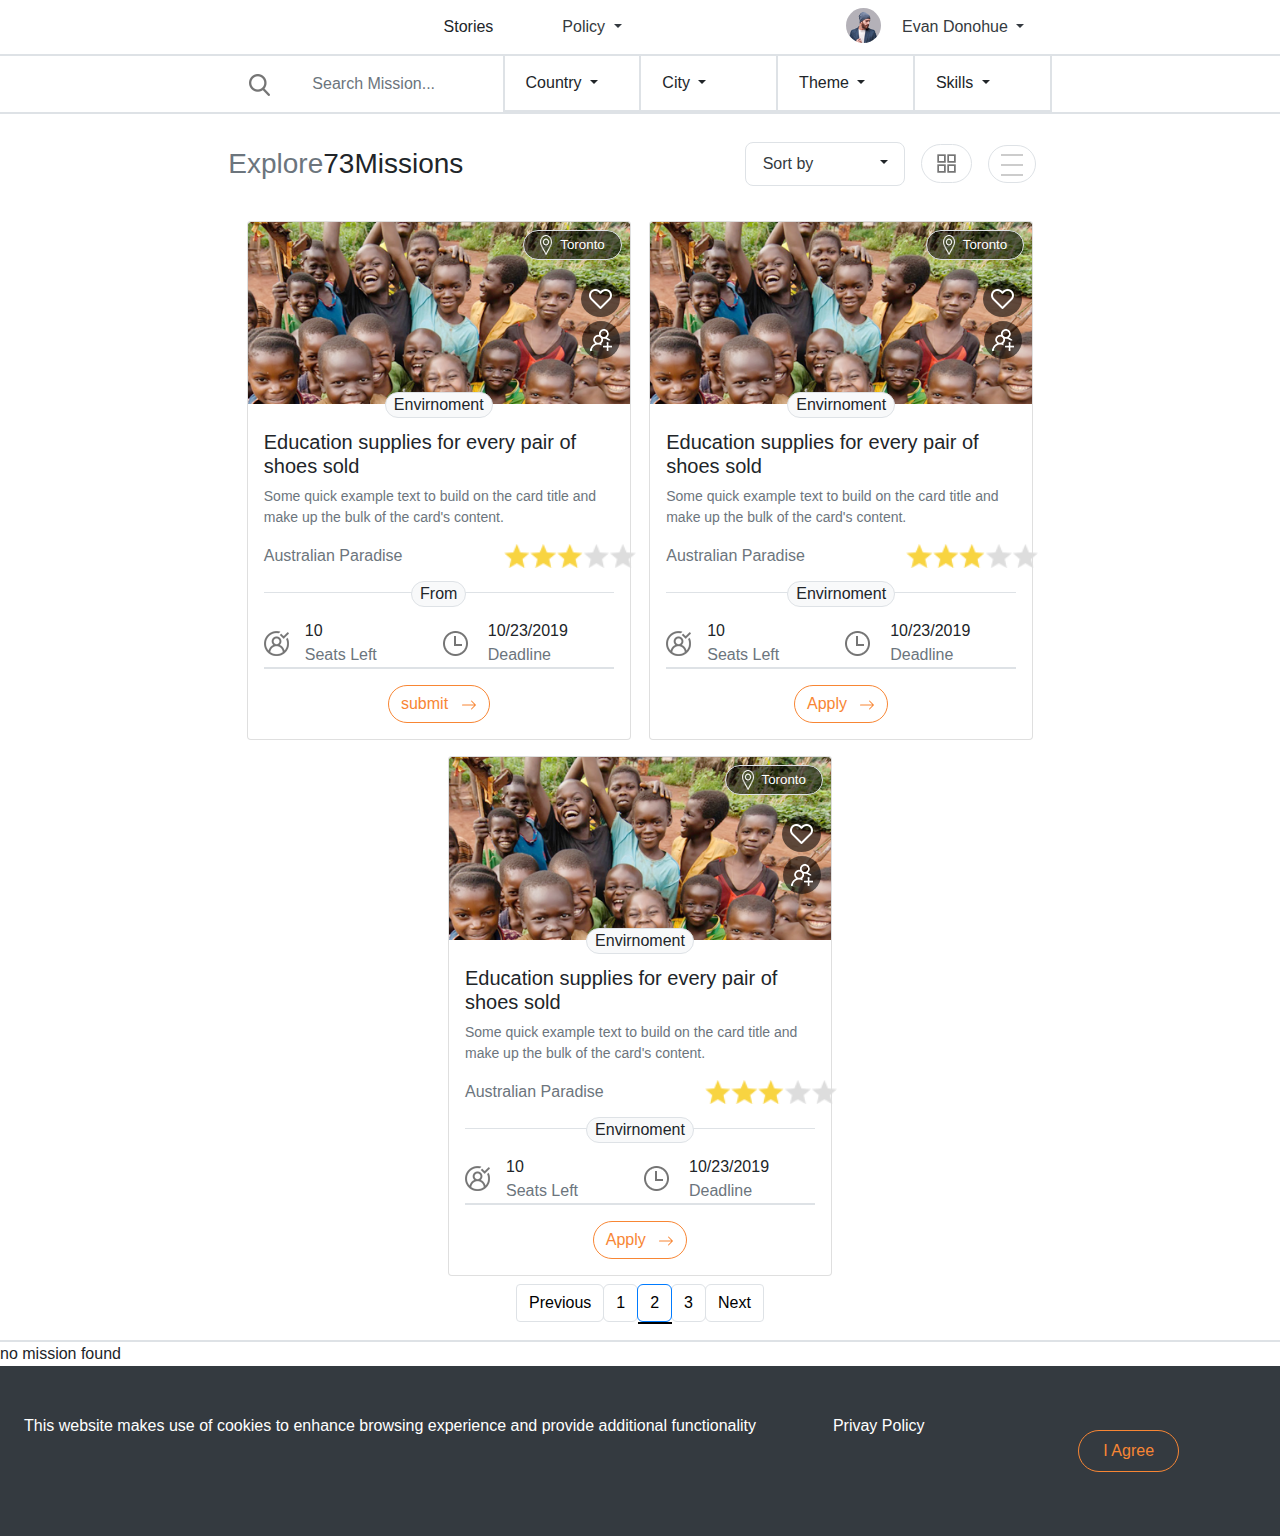
==== commit 595bc03a: "small changes" ====
--- a/HTML/CI Platform/landingPage.html
+++ b/HTML/CI Platform/landingPage.html
@@ -7,7 +7,7 @@
     <meta name="viewport" content="width=device-width, initial-scale=1.0">
 
     <link rel="stylesheet" href="css/bootstrap.min.css">
-    <link rel="stylesheet" href="css/homestyle.css">
+    <link rel="stylesheet" href="css/home.css">
 
     <link rel="stylesheet" href="https://cdn.jsdelivr.net/npm/bootstrap@4.0.0/dist/css/bootstrap.min.css"
         integrity="sha384-Gn5384xqQ1aoWXA+058RXPxPg6fy4IWvTNh0E263XmFcJlSAwiGgFAW/dAiS6JXm" crossorigin="anonymous">
@@ -26,7 +26,7 @@
             const element = document.getElementById(value);
             element.remove();
         }
-        
+
         function gridlistview(id, view) {
             if (view == 'grid') {
                 console.log(id, view)
--- a/HTML/CI Platform/css/home.css
+++ b/HTML/CI Platform/css/home.css
@@ -0,0 +1,394 @@
+#first-header {
+    display: flex;
+    justify-content: center;
+    padding: 0rem;
+    margin: 0rem auto;
+    width: 100%;
+    border: white;
+}
+
+#profileblock {
+    display: flex;
+    flex-direction: row;
+    justify-content: center;
+    margin: auto;
+    position: relative;
+    right: 0px;
+}
+
+#profilepicblock {
+    margin-top: 8px;
+    width: 60px;
+    height: 60px;
+    border-radius: 50%;
+    overflow: hidden;
+}
+
+#profilepicblock img {
+    width: 70px;
+    position: relative;
+    left: -9px;
+    bottom: 19px;
+}
+
+#second-header {
+    display: flex;
+    flex-direction: column;
+    justify-content: center;
+    margin: 0rem auto;
+    width: 100%;
+}
+
+#search {
+    margin: auto;
+    width: 100%;
+    border: none;
+    display: flex;
+    flex-direction: row;
+}
+
+#second-header-right {
+    display: flex;
+    flex-direction: column;
+    justify-content: space-evenly;
+}
+
+.mission {
+    display: flex;
+    flex-direction: column;
+    justify-content: center;
+    padding: 0rem;
+    margin: orem auto;
+    width: 100%;
+}
+
+.mission-detail {
+    display: flex;
+    flex-direction: row;
+    width: 100%;
+    justify-content: space-between;
+}
+
+.mission-count {
+    display: flex;
+    text-align: center;
+    padding-left: 0rem;
+    padding: 2rem 0rem;
+}
+
+.missioncountry img {
+    width: 20px;
+    height: 20px;
+}
+
+.missioncountry {
+    background-color: rgba(0, 0, 0, 0.575);
+    font-size: smaller;
+}
+
+.missionheart {
+    top: 59px;
+    padding: 8px;
+    background-color: rgba(0, 0, 0, 0.575);
+    font-size: smaller;
+    right: 10px;
+}
+
+.missionuser {
+    top: 99px;
+    padding: 8px;
+    background-color: rgba(0, 0, 0, 0.575);
+    font-size: smaller;
+    right: 10px;
+}
+
+.missiontheme {
+    top: -12px;
+}
+
+.missionshortdesc {
+    font-size: 14px !important;
+}
+
+.missionbtn {
+    color: #F88634;
+    border: 1px solid #F88634 !important;
+}
+
+.pagination a {
+    background-color: white !important;
+    color: black !important;
+    border-radius: 6px;
+}
+
+.pagination a:hover {
+    background-color: #F88634 !important;
+    color: white !important;
+    border-radius: 6px;
+}
+
+.pagination li:hover {
+    background-color: #F88634 !important;
+    color: white !important;
+    border-radius: 6px;
+}
+
+.pagination .pagination-active {
+    background-color: #F88634 !important;
+    color: white !important;
+}
+
+
+.carousel-inner .carousel-item-end,
+.carousel-inner .carousel-item-start {
+    transform: translateX(0) !important;
+}
+
+
+.carousel-control.left,
+.carousel-control.right {
+    background-image: none !important;
+}
+
+.img-responsive {
+    width: 100% !important;
+    height: auto !important;
+}
+
+.slideimg {
+    display: block !important;
+}
+
+.active {
+    border-bottom: 2px solid black;
+}
+
+.vname {
+    font-size: 14px;
+}
+
+.storieslistingcard {
+    /* display: none!important ; */
+    /* z-index: -1; */
+    visibility: hidden;
+}
+
+.card:hover .storieslistingcard {
+    visibility: visible;
+}
+
+.story-head {
+    width: 100%;
+    height: 350px;
+    overflow: hidden !important;
+}
+
+.story-head img {
+    top: -430px
+}
+
+.story-head-div {
+    z-index: 0;
+    background-color: rgba(0, 0, 0, 0.616);
+    width: inherit;
+    height: inherit;
+}
+
+
+@media (min-width: 992px) {
+    .carousel-inner .active.left {
+        left: -25% !important;
+    }
+
+    .carousel-inner .next {
+        left: 25% !important;
+    }
+
+    .carousel-inner .prev {
+        left: -25% !important;
+    }
+}
+
+@media (min-width: 768px) and (max-width: 991px) {
+    .carousel-inner .active.left {
+        left: -33.3% !important;
+    }
+
+    .carousel-inner .next {
+        left: 33.3% !important;
+    }
+
+    .carousel-inner .prev {
+        left: -33.3% !important;
+    }
+
+    .active>div:first-child {
+        display: block !important;
+    }
+
+    .active>div:first-child+div {
+        display: block !important;
+    }
+
+    .active>div:last-child {
+        display: none !important;
+    }
+}
+
+@media (max-width: 767px) {
+    .carousel-inner .active.left {
+        left: -100% !important;
+    }
+
+    .carousel-inner .next {
+        left: 100% !important;
+    }
+
+    .carousel-inner .prev {
+        left: -100% !important;
+    }
+
+    .active>div {
+        display: none !important;
+    }
+
+    .active>div:first-child {
+        display: block !important;
+    }
+}
+
+/* Extra small devices (phones, 600px and down) */
+@media only screen and (max-width: 600px) {
+
+    .story-head {
+        height: 220px;
+    }
+
+    .story-head img {
+        top: -10%;
+    }
+
+
+
+    #menuicon {
+        width: 20px;
+        height: 20px;
+        margin: 0 !important;
+        padding: 0 !important;
+        background-color: white;
+    }
+
+    #profilepicblock {
+        width: 30px;
+        height: 30px;
+    }
+
+    #profilepicblock img {
+        width: 40px;
+        position: relative;
+        left: -3px;
+        bottom: 9px;
+    }
+
+    #search {
+        width: 100% !important;
+    }
+
+    #filterbar-right {
+        width: 100%;
+    }
+
+    #PolicyDropdown {
+        position: relative;
+        margin: 10px 20px 10px 20px;
+    }
+
+    input[type="search"] {
+        width: 350px;
+    }
+
+    * {
+        font-size: 12px;
+    }
+}
+
+/* Small devices (portrait tablets and large phones, 600px and up) */
+@media only screen and (min-width: 600px) {
+
+    .story-head {
+        height: 220px;
+    }
+
+    .story-head img {
+        top: -50%;
+    }
+
+    #profilepicblock {
+        width: 35px;
+        height: 35px;
+    }
+
+    #profilepicblock img {
+        width: 40px;
+        position: relative;
+        left: -2px;
+        bottom: 9px;
+    }
+
+    * {
+        font-size: 14px;
+    }
+}
+
+/* Medium devices (landscape tablets, 768px and up) */
+@media only screen and (min-width: 768px) {
+    .story-head {
+        height: 220px;
+    }
+
+    .story-head img {
+        top: -90%;
+    }
+
+    * {
+        font-size: 16px;
+    }
+}
+
+/* Large devices (laptops/desktops, 992px and up) */
+@media only screen and (min-width: 992px) {
+    * {
+        font-size: 16px;
+    }
+
+    .story-head {
+        height: 220px;
+    }
+
+    .story-head img {
+        top: -96%;
+    }
+}
+
+/* Extra large devices (large laptops and desktops, 1200px and up) */
+@media only screen and (min-width: 1200px) {
+    #search {
+        width: 50%;
+    }
+
+    .story-head {
+        height: 300px;
+    }
+
+    .story-head img {
+        top: -90%;
+    }
+
+    #filterbar-right {
+        width: 50%;
+    }
+
+    * {
+        font-size: 16px;
+    }
+}